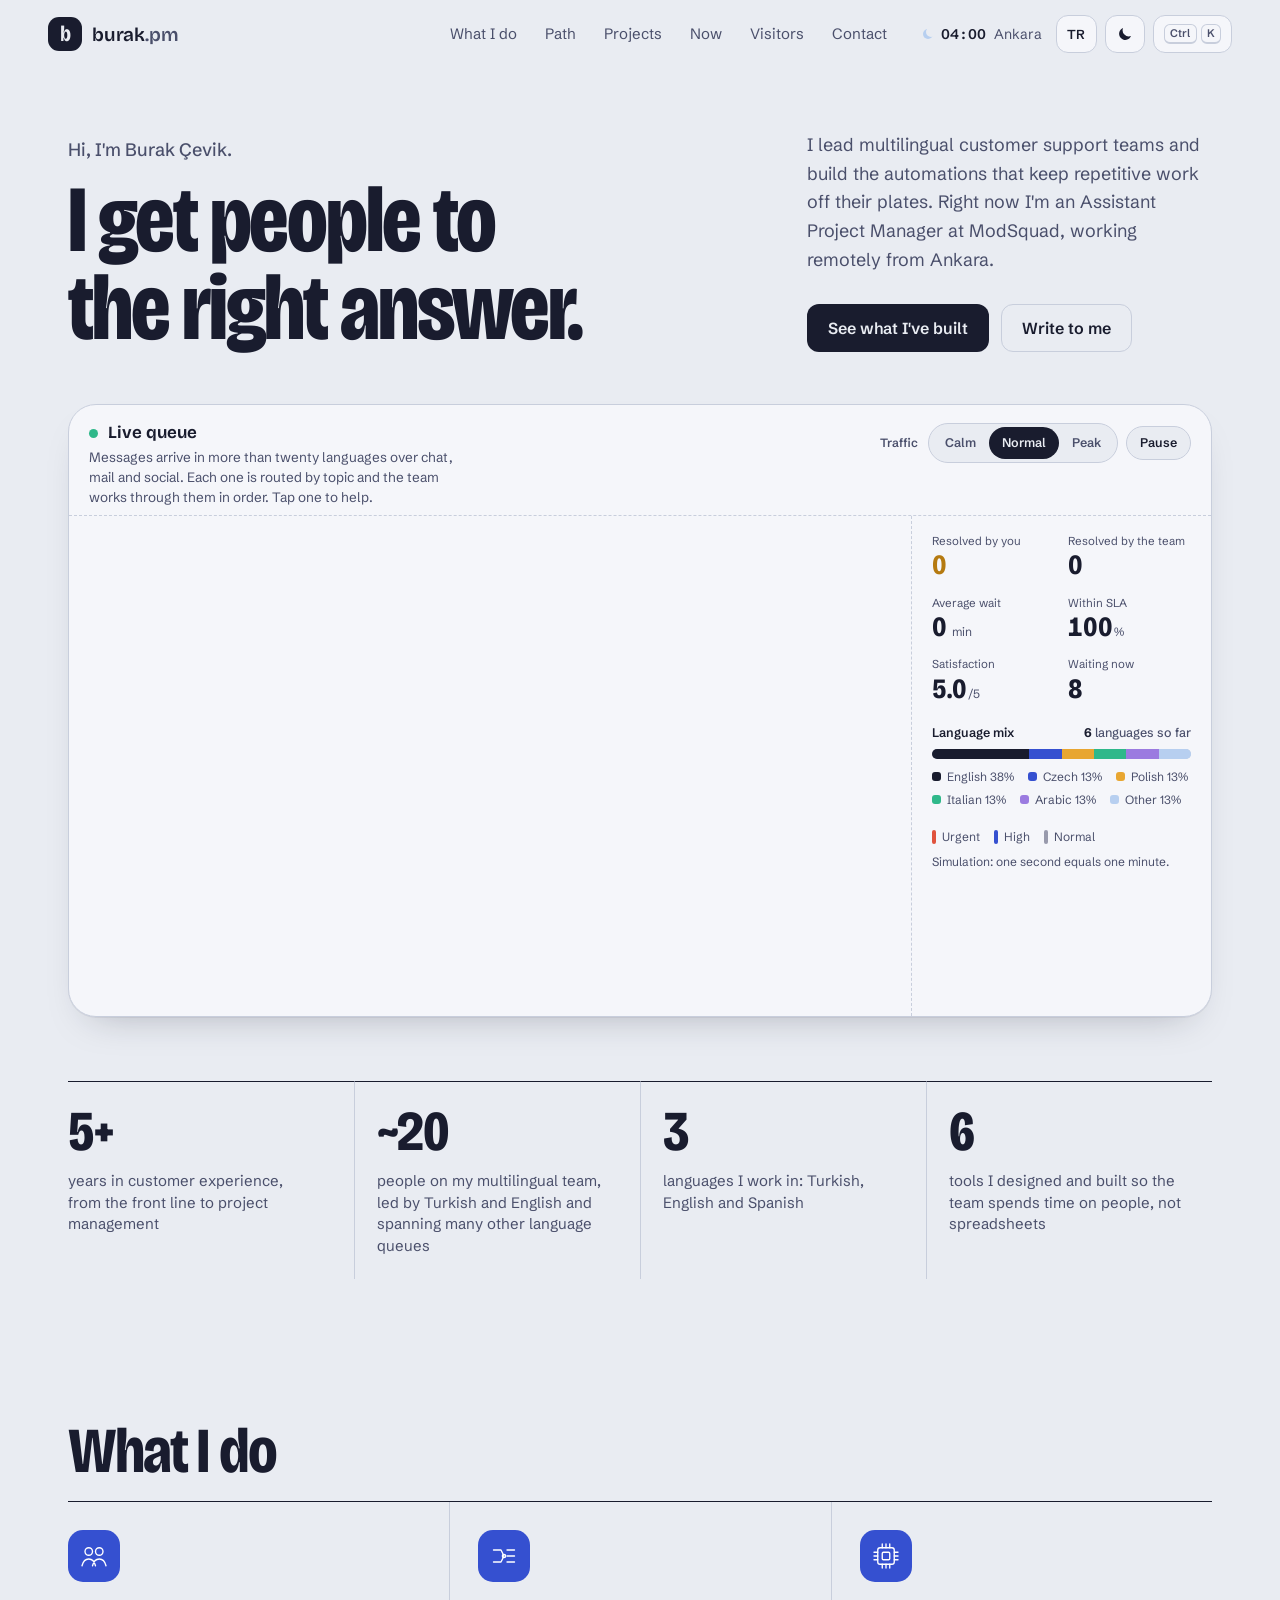
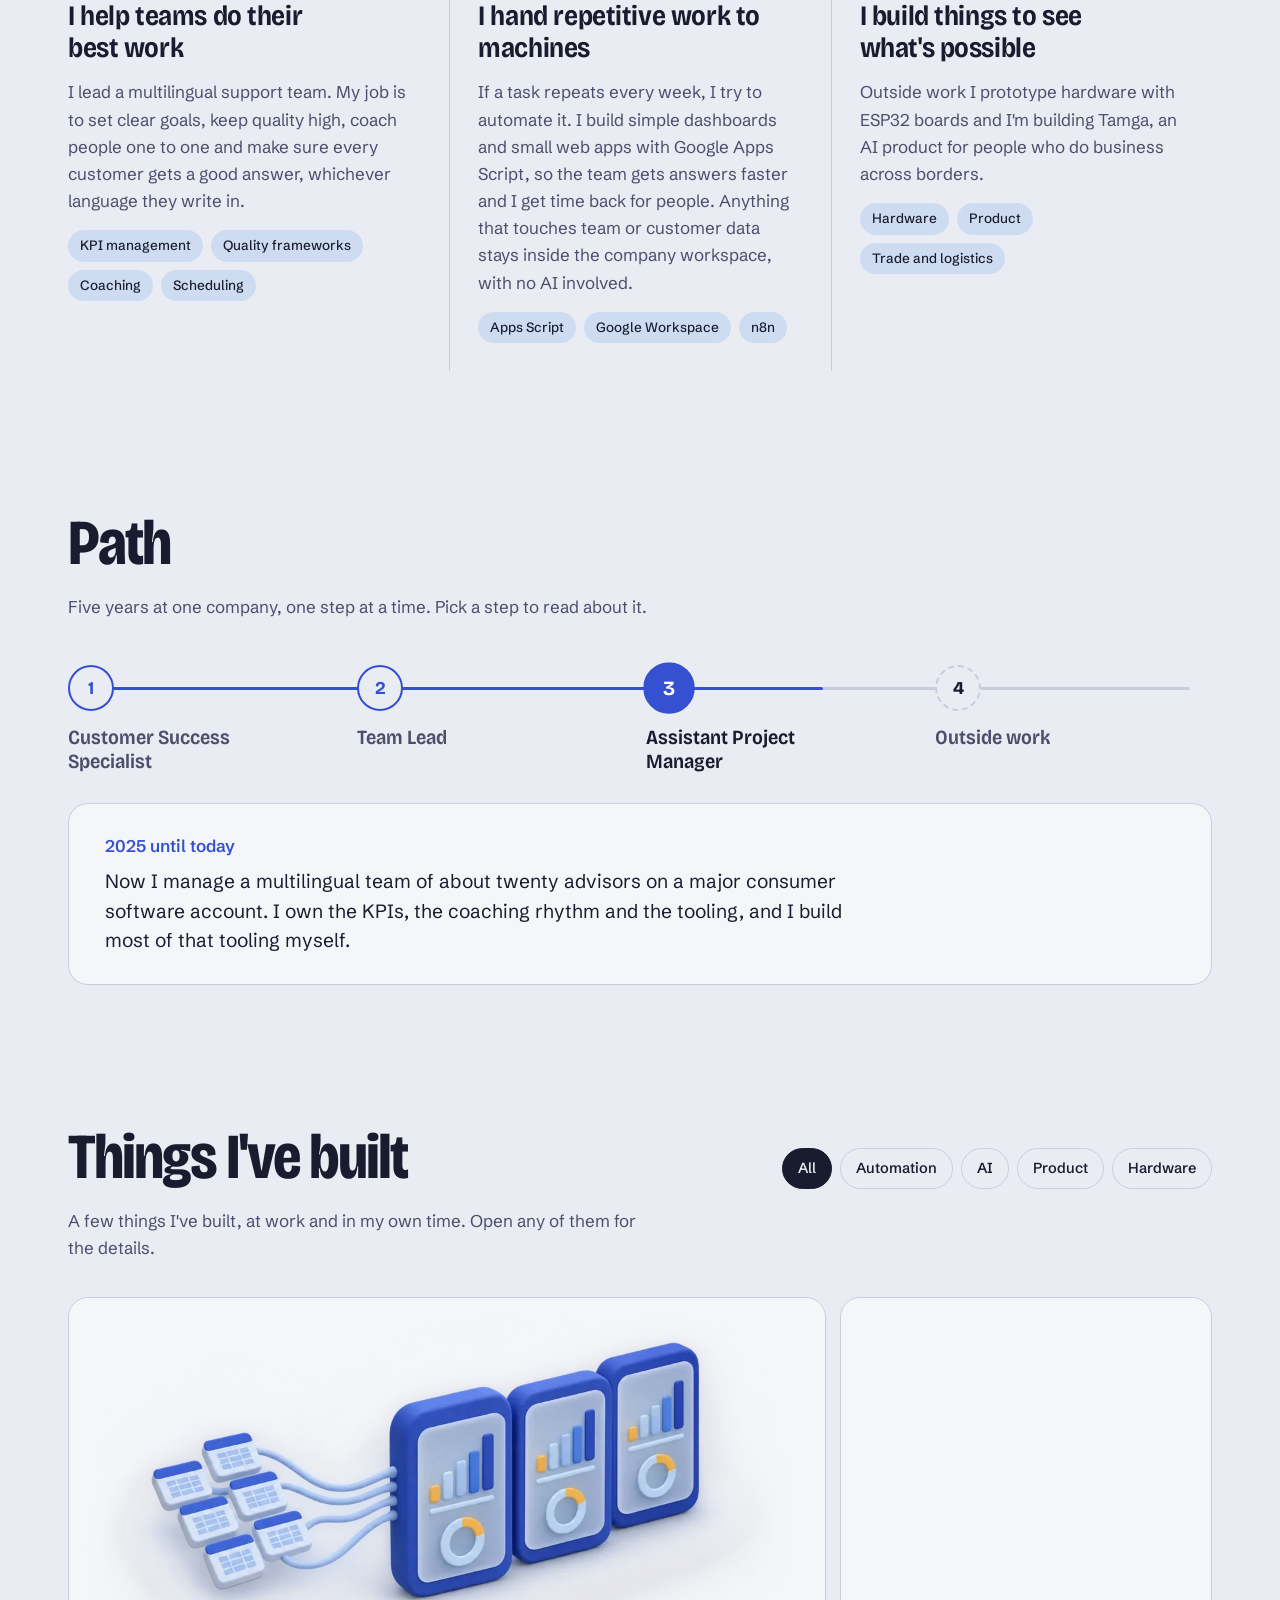
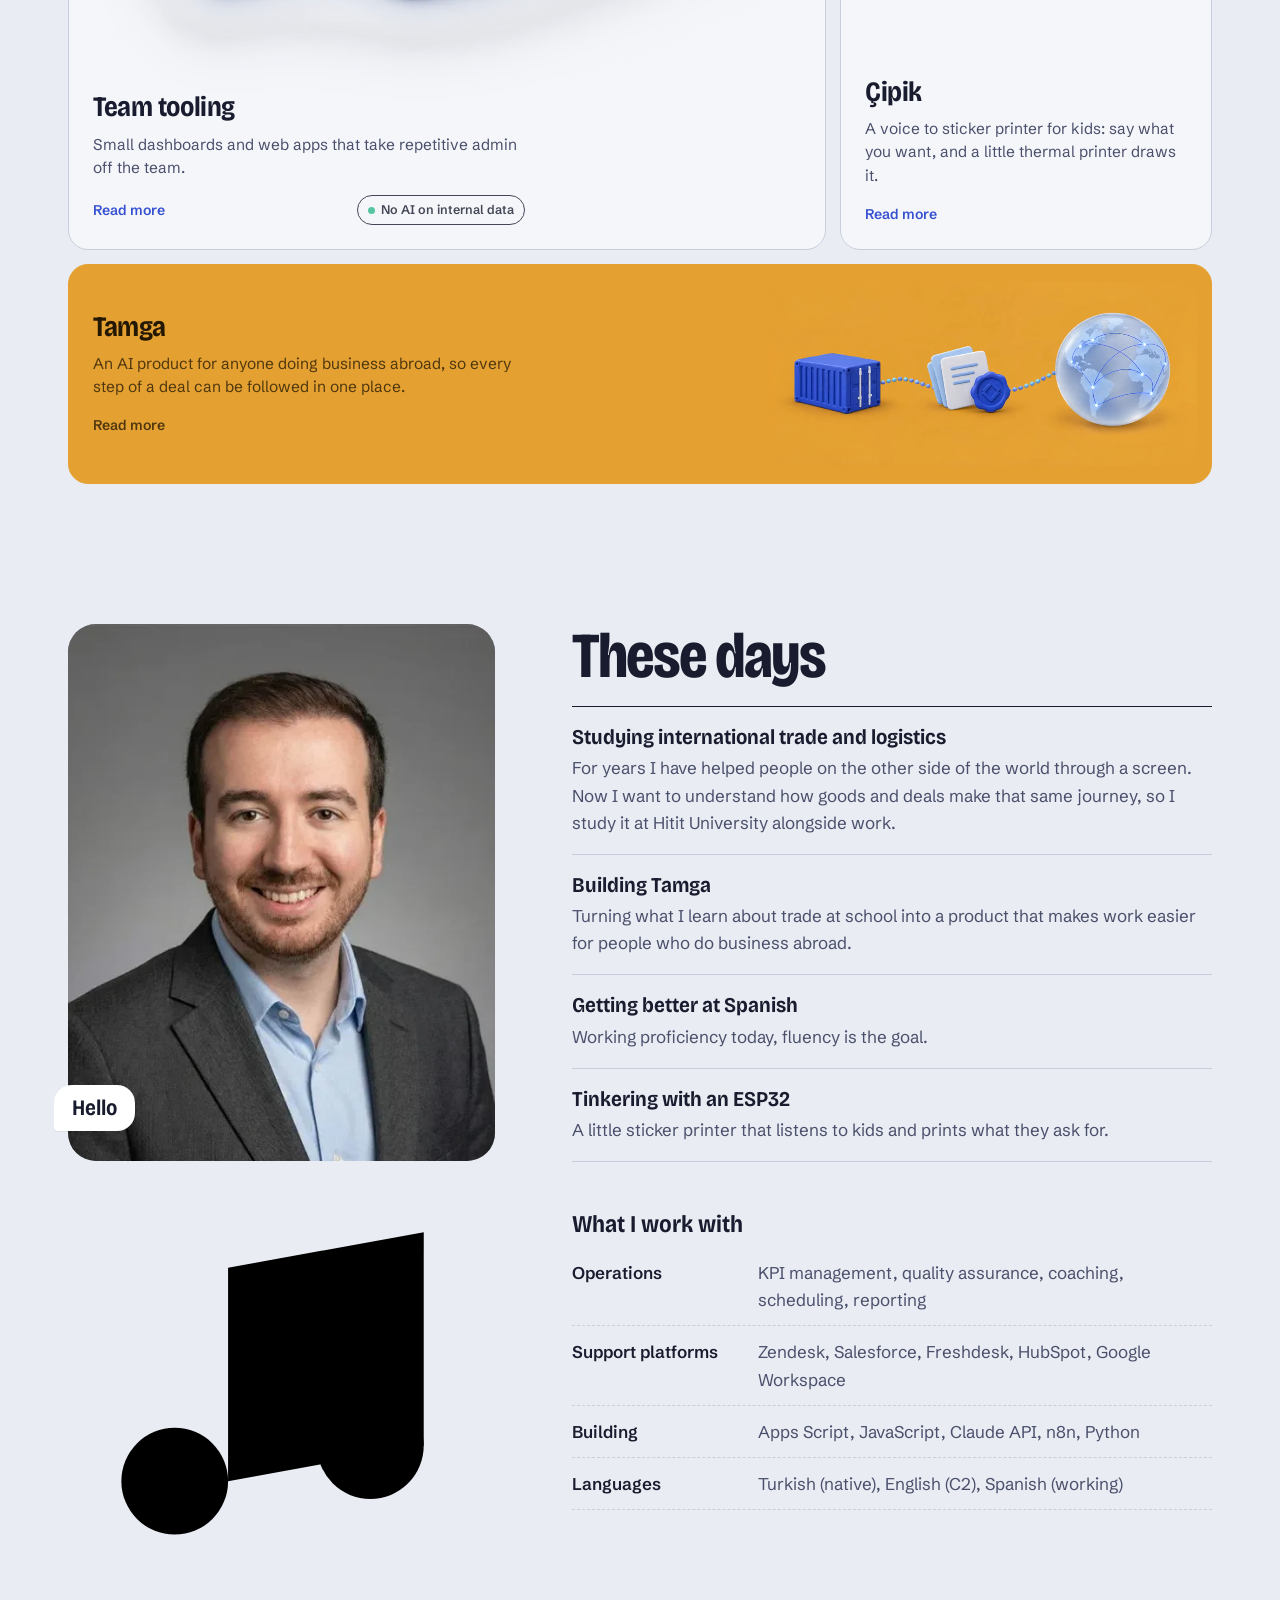
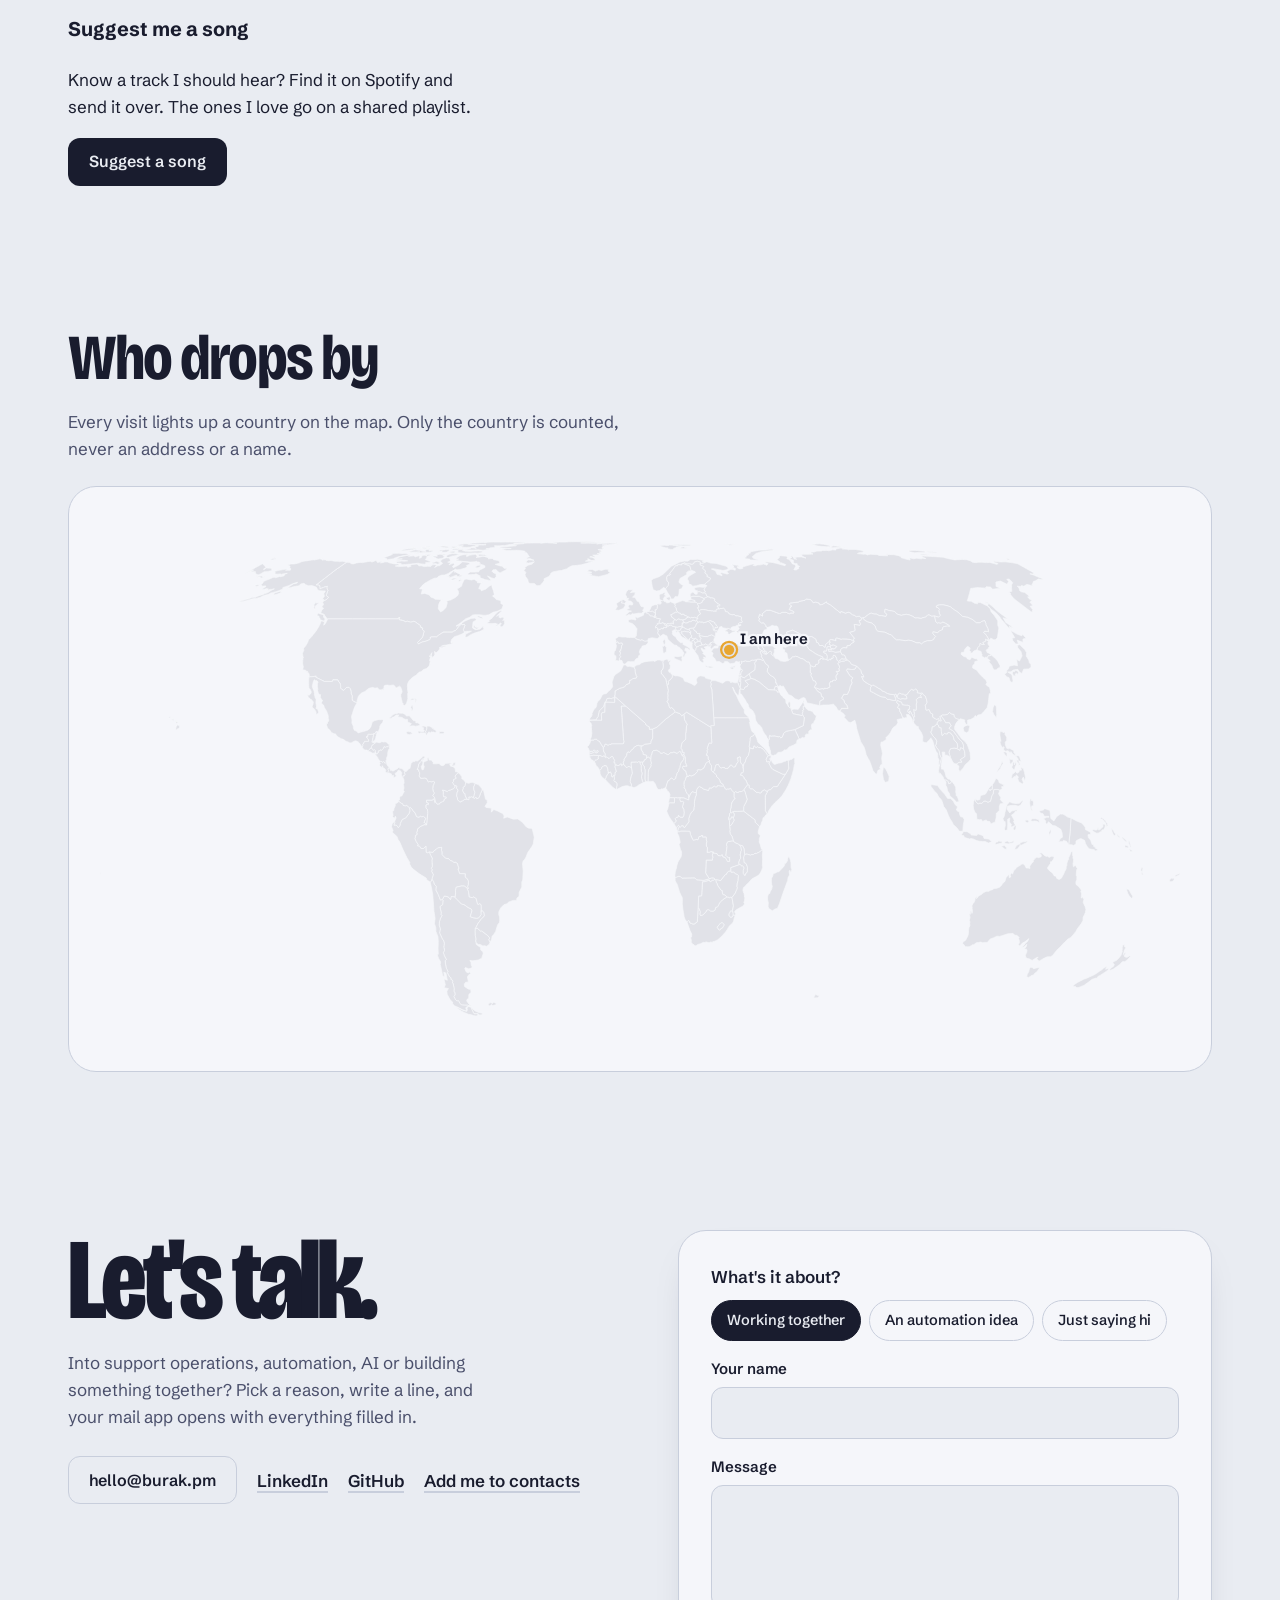
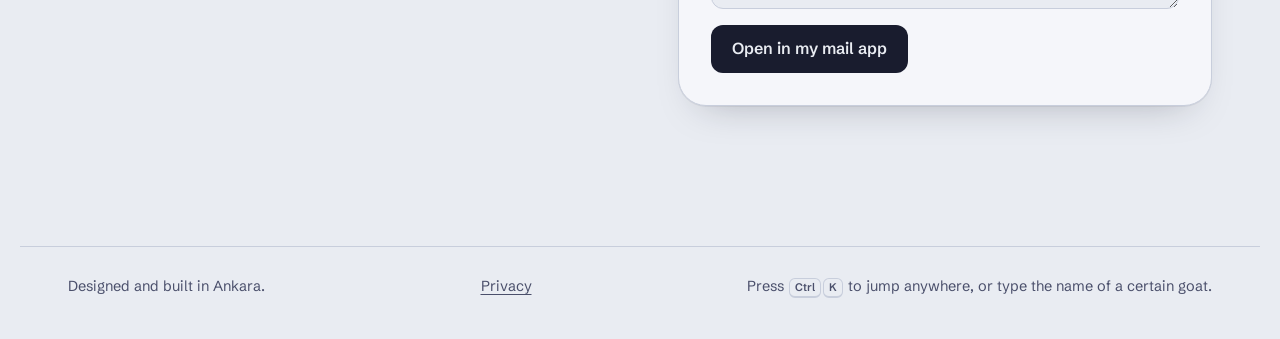
==== site/index.html @ 9051dd4d "Security hardening, song suggestions, project pages, admin panel and search work Builds on the conte" ====
<!doctype html>
<html lang="en" data-theme="light">
<head>
<meta charset="utf-8">
<meta name="viewport" content="width=device-width, initial-scale=1, viewport-fit=cover">
<title>Burak Çevik | Customer experience operations and automation</title>
<meta name="description" content="Burak Çevik leads multilingual customer support teams and builds automations that take repetitive work off people's plates. Based in Ankara, working remotely.">
<meta name="author" content="Burak Çevik">
<meta name="robots" content="index, follow, max-image-preview:large">
<meta property="og:site_name" content="Burak Çevik">
<meta property="profile:first_name" content="Burak">
<meta property="profile:last_name" content="Çevik">
<link rel="canonical" href="https://burak.pm/">
<link rel="alternate" hreflang="en" href="https://burak.pm/">
<link rel="alternate" hreflang="tr" href="https://burak.pm/tr">
<link rel="alternate" hreflang="x-default" href="https://burak.pm/">
<meta name="theme-color" content="#E9ECF2" media="(prefers-color-scheme: light)">
<meta name="theme-color" content="#10131F" media="(prefers-color-scheme: dark)">
<meta property="og:type" content="profile">
<meta property="og:url" content="https://burak.pm/">
<meta property="og:locale" content="en_US">
<meta property="og:locale:alternate" content="tr_TR">
<meta property="og:title" content="Burak Çevik">
<meta property="og:description" content="I get people to the right answer. Multilingual support operations, team leadership and automation.">
<meta property="og:image" content="https://burak.pm/assets/og.png">
<meta property="og:image:width" content="1200">
<meta property="og:image:height" content="630">
<meta name="twitter:card" content="summary_large_image">
<link rel="icon" href="/assets/favicon.svg" type="image/svg+xml">
<link rel="apple-touch-icon" href="/assets/apple-touch-icon.png">
<link rel="manifest" href="/site.webmanifest">
<link rel="preload" href="/assets/fonts/bricolage-grotesque-latin-standard-normal.woff2" as="font" type="font/woff2" crossorigin>
<link rel="preload" href="/assets/fonts/schibsted-grotesk-latin-wght-normal.woff2" as="font" type="font/woff2" crossorigin>
<link rel="stylesheet" href="/styles.css?v=1">
<script src="/boot.js?v=1"></script>
<script type="application/ld+json">
{"@context":"https://schema.org","@graph":[{"@type":"Person","@id":"https://burak.pm/#burak","name":"Burak Çevik","alternateName":["Burak Cevik","bcvk"],"givenName":"Burak","familyName":"Çevik","description":"Customer experience operations lead at ModSquad who manages multilingual support teams and builds automation. Based in Ankara, Türkiye.","url":"https://burak.pm/","email":"mailto:hello@burak.pm","image":{"@type":"ImageObject","url":"https://burak.pm/assets/burak.jpg","width":491,"height":617,"caption":"Burak Çevik"},"jobTitle":"Assistant Project Manager","worksFor":{"@type":"Organization","name":"ModSquad","url":"https://modsquad.com"},"address":{"@type":"PostalAddress","addressLocality":"Ankara","addressCountry":"TR"},"nationality":{"@type":"Country","name":"Türkiye"},"knowsLanguage":["tr","en","es"],"knowsAbout":["Customer experience","Customer support operations","Multilingual customer support","Team leadership","KPI management","Quality assurance","Coaching","Workforce scheduling","Google Apps Script","Process automation","International trade","Logistics"],"sameAs":["https://www.linkedin.com/in/bcvk","https://github.com/bcvk","https://usetamga.com"],"hasOccupation":{"@type":"Occupation","name":"Assistant Project Manager","occupationLocation":{"@type":"Country","name":"Türkiye"},"skills":"Multilingual support operations, KPI management, quality frameworks, coaching, automation"},"mainEntityOfPage":{"@id":"https://burak.pm/#page"}},{"@type":"WebSite","@id":"https://burak.pm/#site","url":"https://burak.pm/","name":"Burak Çevik","alternateName":["burak.pm","Burak Cevik"],"inLanguage":["en","tr"],"publisher":{"@id":"https://burak.pm/#burak"},"description":"Personal site of Burak Çevik: multilingual customer support operations, team leadership and automation."},{"@type":"ProfilePage","@id":"https://burak.pm/#page","url":"https://burak.pm/","name":"Burak Çevik","isPartOf":{"@id":"https://burak.pm/#site"},"mainEntity":{"@id":"https://burak.pm/#burak"},"dateModified":"2026-10-27","inLanguage":"en"}]}
</script>
</head>
<body>
<a class="skip" href="#main" data-i18n="skip">Skip to content</a>
<div class="progress" aria-hidden="true"><span></span></div>

<header class="topbar">
  <a class="brand" href="#top" aria-label="burak.pm home">
    <span class="brand__mark" aria-hidden="true">b</span><span class="brand__name">burak<b>.pm</b></span>
  </a>
  <nav class="nav" aria-label="Sections">
    <a href="#work" data-i18n="nav.work" data-dual><span lang="en">What I do</span><span lang="tr">Ne yapıyorum</span></a>
    <a href="#path" data-i18n="nav.path" data-dual><span lang="en">Path</span><span lang="tr">Yol</span></a>
    <a href="#projects" data-i18n="nav.projects" data-dual><span lang="en">Projects</span><span lang="tr">Projeler</span></a>
    <a href="#now" data-i18n="nav.now" data-dual><span lang="en">Now</span><span lang="tr">Şu sıralar</span></a>
    <a href="#visits" data-i18n="nav.visits" data-dual><span lang="en">Visitors</span><span lang="tr">Ziyaretçiler</span></a>
    <a href="#contact" data-i18n="nav.contact" data-dual><span lang="en">Contact</span><span lang="tr">İletişim</span></a>
  </nav>
  <div class="tools">
    <span class="clock" title="Ankara"><span class="clock__icon" aria-hidden="true"></span><span class="clock__time" data-clock>--:--</span><span class="clock__city">Ankara</span></span>
    <span class="wx" data-wx hidden><span class="wx__icon" data-wx-icon aria-hidden="true"></span><span data-wx-temp></span></span>
    <button class="tool" type="button" data-action="lang" aria-label="Switch language"><span data-lang-label>TR</span></button>
    <button class="tool" type="button" data-action="theme" aria-label="Switch theme">
      <svg class="i-sun" viewBox="0 0 24 24" aria-hidden="true"><circle cx="12" cy="12" r="4.2"/><path d="M12 2.5v2.4M12 19.1v2.4M2.5 12h2.4M19.1 12h2.4M5.3 5.3l1.7 1.7M17 17l1.7 1.7M5.3 18.7 7 17M17 7l1.7-1.7"/></svg>
      <svg class="i-moon" viewBox="0 0 24 24" aria-hidden="true"><path d="M20 14.6A8.2 8.2 0 0 1 9.4 4a8.2 8.2 0 1 0 10.6 10.6Z"/></svg>
    </button>
    <button class="tool tool--k" type="button" data-action="palette" aria-label="Open menu"><kbd data-modkey>Ctrl</kbd><kbd>K</kbd><svg class="i-menu" viewBox="0 0 24 24" aria-hidden="true"><path d="M4 7h16M4 12h16M4 17h10"/></svg></button>
  </div>
</header>

<main id="main">
  <section class="hero" id="top">
    <div class="hero__text">
      <div class="hero__head">
      <h1 class="hero__hello" data-i18n="hero.hello" data-dual><span lang="en">Hi, I'm Burak Çevik.</span><span lang="tr">Merhaba, ben Burak Çevik.</span></h1>
      <p class="hero__title" data-i18n="hero.title" data-split data-dual><span lang="en">I get people to the right answer.</span><span lang="tr">İnsanları doğru cevaba ulaştırırım.</span></p>
      </div>
      <div class="hero__side">
      <p class="hero__lede" data-i18n="hero.lede" data-dual><span lang="en">I lead multilingual customer support teams and build the automations that keep repetitive work off their plates. Right now I'm an Assistant Project Manager at ModSquad, working remotely from Ankara.</span><span lang="tr">Çok dilli müşteri destek ekiplerini yönetiyor, tekrarlayan işleri onların üzerinden alan otomasyonlar kuruyorum. Şu an ModSquad’da Assistant Project Manager olarak Ankara’dan uzaktan çalışıyorum.</span></p>
      <div class="hero__actions">
        <a class="btn btn--solid" href="#projects" data-i18n="hero.cta1" data-dual><span lang="en">See what I've built</span><span lang="tr">Neler yaptığıma bak</span></a>
        <a class="btn btn--ghost" href="#contact" data-i18n="hero.cta2" data-dual><span lang="en">Write to me</span><span lang="tr">Bana yaz</span></a>
      </div>
      </div>
    </div>

    <figure class="board" aria-labelledby="board-title">
      <div class="board__head">
        <div class="board__intro">
          <p class="board__title" id="board-title"><span class="live" aria-hidden="true"></span><span data-i18n="board.title" data-dual><span lang="en">Live queue</span><span lang="tr">Canlı kuyruk</span></span></p>
          <p class="board__hint" data-i18n="board.hint" data-dual><span lang="en">Messages arrive in more than twenty languages over chat, mail and social. Each one is routed by topic and the team works through them in order. Tap one to help.</span><span lang="tr">Mesajlar yirmiden fazla dilde sohbet, mail ve sosyal medyadan gelir. Her biri konusuna göre doğru kuyruğa yönlenir, ekip sırayla çözer. Birine dokunarak sen de yardım et.</span></p>
        </div>
        <div class="board__controls">
          <span class="seg__label" data-i18n="traffic.label" data-dual><span lang="en">Traffic</span><span lang="tr">Trafik</span></span>
          <div class="seg" role="group" aria-label="Traffic">
            <button type="button" data-traffic="calm" aria-pressed="false" data-i18n="traffic.calm" data-dual><span lang="en">Calm</span><span lang="tr">Sakin</span></button>
            <button type="button" data-traffic="normal" aria-pressed="true" data-i18n="traffic.normal" data-dual><span lang="en">Normal</span><span lang="tr">Normal</span></button>
            <button type="button" data-traffic="busy" aria-pressed="false" data-i18n="traffic.busy" data-dual><span lang="en">Peak</span><span lang="tr">Yoğun</span></button>
          </div>
          <button class="board__pause" type="button" data-action="queue-pause" aria-pressed="false"><span data-i18n="board.pause" data-dual><span lang="en">Pause</span><span lang="tr">Durdur</span></span></button>
        </div>
      </div>
      <div class="board__main">
      <div class="board__stage">
        <canvas class="board__canvas" aria-hidden="true"></canvas>
        <div class="tip" data-tip hidden></div>
      </div>
      <div class="board__side">
        <dl class="kpis">
          <div><dt data-i18n="kpi.you">Resolved by you</dt><dd><b data-stat="you" class="kpi--you">0</b></dd></div>
          <div><dt data-i18n="kpi.team">Resolved by the team</dt><dd><b data-stat="team">0</b></dd></div>
          <div><dt data-i18n="kpi.frt">Average wait</dt><dd><b data-stat="frt">0</b> <small data-i18n="unit.min">min</small></dd></div>
          <div><dt data-i18n="kpi.sla">Within SLA</dt><dd><b data-stat="sla">100</b><small>%</small></dd></div>
          <div><dt data-i18n="kpi.csat">Satisfaction</dt><dd><b data-stat="csat">5.0</b><small>/5</small></dd></div>
          <div><dt data-i18n="kpi.waiting">Waiting now</dt><dd><b data-stat="waiting">0</b></dd></div>
        </dl>
        <div class="mix">
          <p class="mix__label"><span data-i18n="mix.title">Language mix</span> <span class="mix__count"><b data-stat="langs">0</b> <span data-i18n="mix.langs">languages so far</span></span></p>
          <div class="mix__bar" data-mix aria-hidden="true"></div>
          <ul class="mix__legend" data-mix-legend></ul>
        </div>
        <p class="board__note"><span class="legend"><i class="pr pr--1"></i><span data-i18n="legend.p1">Urgent</span></span><span class="legend"><i class="pr pr--2"></i><span data-i18n="legend.p2">High</span></span><span class="legend"><i class="pr pr--3"></i><span data-i18n="legend.p3">Normal</span></span><span class="board__scale" data-i18n="board.scale">Simulation: one second equals one minute.</span></p>
      </div>
      </div>
    </figure>
  </section>

  <section class="facts" aria-label="At a glance">
    <div class="fact"><b data-count="5" data-suffix="+">0</b><span data-i18n="fact.years">years in customer experience, from the front line to project management</span></div>
    <div class="fact"><b data-count="20" data-prefix="~">0</b><span data-i18n="fact.team">people on my multilingual team, led by Turkish and English and spanning many other language queues</span></div>
    <div class="fact"><b data-count="3">0</b><span data-i18n="fact.langs">languages I work in: Turkish, English and Spanish</span></div>
    <div class="fact"><b data-count="6">0</b><span data-i18n="fact.tools">tools I designed and built so the team spends time on people, not spreadsheets</span></div>
  </section>

  <section class="section work" id="work" aria-labelledby="work-title">
    <h2 class="section__title" id="work-title" data-i18n="work.title">What I do</h2>
    <div class="work__list" role="list">
      <div class="lane" role="listitem">
        <div class="lane__head">
          <span class="lane__glyph" aria-hidden="true"><svg viewBox="0 0 40 40"><circle cx="13" cy="14" r="5"/><circle cx="27" cy="14" r="5"/><path d="M4 33c1.5-6 5-9 9-9s7.5 3 9 9M18 33c1.5-6 5-9 9-9s7.5 3 9 9"/></svg></span>
          <h3 class="lane__title" data-i18n="work.a.title">I help teams do their best work</h3>
        </div>
        <div class="lane__body">
          <p data-i18n="work.a.body">I lead a multilingual support team. My job is to set clear goals, keep quality high, coach people one to one and make sure every customer gets a good answer, whichever language they write in.</p>
          <ul class="tags"><li data-i18n="tag.kpi">KPI management</li><li data-i18n="tag.qa">Quality frameworks</li><li data-i18n="tag.coaching">Coaching</li><li data-i18n="tag.wfm">Scheduling</li></ul>
        </div>
      </div>
      <div class="lane" role="listitem">
        <div class="lane__head">
          <span class="lane__glyph" aria-hidden="true"><svg viewBox="0 0 40 40"><path d="M6 12h10l4 8-4 8H6M24 12h10M24 20h10M24 28h10"/><circle cx="20" cy="20" r="2.2"/></svg></span>
          <h3 class="lane__title" data-i18n="work.b.title">I hand repetitive work to machines</h3>
        </div>
        <div class="lane__body">
          <p data-i18n="work.b.body">If a task repeats every week, I try to automate it. I build simple dashboards and small web apps with Google Apps Script, so the team gets answers faster and I get time back for people. Anything that touches team or customer data stays inside the company workspace, with no AI involved.</p>
          <ul class="tags"><li>Apps Script</li><li>Google Workspace</li><li>n8n</li></ul>
        </div>
      </div>
      <div class="lane" role="listitem">
        <div class="lane__head">
          <span class="lane__glyph" aria-hidden="true"><svg viewBox="0 0 40 40"><rect x="9" y="9" width="22" height="22" rx="3"/><path d="M15 9V4M20 9V4M25 9V4M15 36v-5M20 36v-5M25 36v-5M9 15H4M9 20H4M9 25H4M36 15h-5M36 20h-5M36 25h-5"/><rect x="15" y="15" width="10" height="10" rx="1.5"/></svg></span>
          <h3 class="lane__title" data-i18n="work.c.title">I build things to see what's possible</h3>
        </div>
        <div class="lane__body">
          <p data-i18n="work.c.body">Outside work I prototype hardware with ESP32 boards and I'm building Tamga, an AI product for people who do business across borders.</p>
          <ul class="tags"><li data-i18n="tag.hw">Hardware</li><li data-i18n="tag.product">Product</li><li data-i18n="tag.trade">Trade and logistics</li></ul>
        </div>
      </div>
    </div>
  </section>

  <section class="section path" id="path" aria-labelledby="path-title">
    <h2 class="section__title" id="path-title" data-i18n="path.title">Path</h2>
    <p class="section__lede" data-i18n="path.lede">Five years at one company, one step at a time. Pick a step to read about it.</p>
    <div class="path__track" role="tablist" aria-label="Career steps">
      <button class="step" role="tab" type="button" aria-selected="false" data-step="0"><span class="step__n">1</span><span class="step__role" data-i18n="path.s1.role">Customer Success Specialist</span></button>
      <button class="step" role="tab" type="button" aria-selected="false" data-step="1"><span class="step__n">2</span><span class="step__role" data-i18n="path.s2.role">Team Lead</span></button>
      <button class="step" role="tab" type="button" aria-selected="true" data-step="2"><span class="step__n">3</span><span class="step__role" data-i18n="path.s3.role">Assistant Project Manager</span></button>
      <button class="step step--next" role="tab" type="button" aria-selected="false" data-step="3"><span class="step__n">4</span><span class="step__role" data-i18n="path.s4.role">Outside work</span></button>
      <span class="path__rail" aria-hidden="true"><span></span></span>
    </div>
    <div class="path__panel" role="tabpanel" aria-live="polite">
      <p class="path__when" data-path-when></p>
      <p class="path__text" data-path-text></p>
    </div>
  </section>

  <section class="section projects" id="projects" aria-labelledby="projects-title">
    <div class="projects__head">
      <h2 class="section__title" id="projects-title" data-i18n="projects.title">Things I've built</h2>
      <div class="filters" role="group" aria-label="Filter projects">
        <button type="button" class="chip" aria-pressed="true" data-filter="all" data-i18n="filter.all">All</button>
        <button type="button" class="chip" aria-pressed="false" data-filter="auto" data-i18n="filter.auto">Automation</button>
        <button type="button" class="chip" aria-pressed="false" data-filter="ai" data-i18n="filter.ai">AI</button>
        <button type="button" class="chip" aria-pressed="false" data-filter="product" data-i18n="filter.product">Product</button>
        <button type="button" class="chip" aria-pressed="false" data-filter="hw" data-i18n="filter.hw">Hardware</button>
      </div>
    </div>
    <p class="section__lede" data-i18n="projects.lede">Most of these live inside the company, so here's what they do rather than screenshots. Open any of them for the details.</p>
    <div class="bento" data-projects></div>
  </section>

  <section class="section now" id="now" aria-labelledby="now-title">
    <div class="now__portrait">
      <div class="now__photo">
      <picture>
        <source srcset="/assets/burak.webp" type="image/webp">
        <img src="/assets/burak.jpg" width="491" height="617" alt="Portrait of Burak Çevik" loading="lazy" decoding="async">
      </picture>
      <p class="hola" aria-live="off"><span data-greet>Merhaba</span></p>
      </div>
      <a class="np" data-np href="https://open.spotify.com/" target="_blank" rel="noopener" hidden>
        <span class="np__art"><img data-np-art alt="" width="64" height="64" decoding="async"></span>
        <span class="np__body">
          <span class="np__status"><span class="eq" aria-hidden="true"><i></i><i></i><i></i><i></i></span><span data-np-status></span></span>
          <span class="np__title" data-np-title></span>
          <span class="np__artist" data-np-artist></span>
          <span class="np__progress"><span class="np__bar"><i data-np-bar></i></span><span class="np__time" data-np-time></span></span>
        </span>
      </a>
      <div class="tune">
        <div class="tune__head">
          <span class="tune__icon" aria-hidden="true"><svg viewBox="0 0 24 24"><path d="M9 18V6l11-2v12"/><circle cx="6" cy="18" r="3"/><circle cx="17" cy="16" r="3"/></svg></span>
          <div>
            <h3 class="tune__title" data-i18n="tune.title">Suggest me a song</h3>
            <p class="tune__lede" data-i18n="tune.lede">Know a track I should hear? Find it on Spotify and send it over. The ones I love go on a shared playlist.</p>
          </div>
        </div>
        <div class="tune__actions">
          <button class="btn btn--solid btn--sm" type="button" data-action="tune"><span data-i18n="tune.open">Suggest a song</span></button>
          <a class="link" data-tune-playlist href="https://open.spotify.com/" target="_blank" rel="noopener" hidden><span data-i18n="tune.playlist">Listen to the playlist</span></a>
        </div>
        <div class="tune__recent" data-tune-recent hidden>
          <p class="tune__label" data-i18n="tune.recent">Recently added from visitors</p>
          <ul class="songs" data-tune-list></ul>
        </div>
      </div>
    </div>
    <div class="now__text">
      <h2 class="section__title" id="now-title" data-i18n="now.title">These days</h2>
      <ul class="now__list">
        <li><b data-i18n="now.1.t">Studying international trade and logistics</b><span data-i18n="now.1.d">For years I have helped people on the other side of the world through a screen. Now I want to understand how goods and deals make that same journey, so I study it at Hitit University alongside work.</span></li>
        <li><b data-i18n="now.2.t">Building Tamga</b><span data-i18n="now.2.d">An AI product that lets you follow every step of a cross border deal in one place.</span></li>
        <li><b data-i18n="now.3.t">Getting better at Spanish</b><span data-i18n="now.3.d">Working proficiency today, fluency is the goal.</span></li>
        <li><b data-i18n="now.4.t">Tinkering with an ESP32</b><span data-i18n="now.4.d">A little sticker printer that listens to kids and prints what they ask for.</span></li>
      </ul>
      <div class="toolbox">
        <h3 data-i18n="tools.title">What I work with</h3>
        <dl>
          <div><dt data-i18n="tools.ops">Operations</dt><dd data-i18n="tools.ops.d">KPI management, quality assurance, coaching, scheduling, reporting</dd></div>
          <div><dt data-i18n="tools.cx">Support platforms</dt><dd>Zendesk, Salesforce, Freshdesk, HubSpot, Google Workspace</dd></div>
          <div><dt data-i18n="tools.build">Building</dt><dd>Apps Script, JavaScript, Claude API, n8n, Python</dd></div>
          <div><dt data-i18n="tools.lang">Languages</dt><dd data-i18n="tools.lang.d">Turkish (native), English (C2), Spanish (working)</dd></div>
        </dl>
      </div>
    </div>
  </section>

  <section class="section visits" id="visits" aria-labelledby="visits-title">
    <div class="visits__head">
      <div>
        <h2 class="section__title" id="visits-title" data-i18n="visits.title">Who drops by</h2>
        <p class="section__lede" data-i18n="visits.lede">Every visit lights up a country on the map. Only the country is counted, never an address or a name.</p>
      </div>
      <div class="visits__stats" data-visit-stats hidden>
        <p class="visits__total"><b data-visit-total>0</b> <span data-i18n="visits.total">visits from</span> <b data-visit-countries>0</b> <span data-i18n="visits.countries">countries</span></p>
        <p class="visits__you" data-visit-you hidden></p>
      </div>
    </div>
    <div class="map">
      <div class="map__svg" data-map aria-hidden="true"></div>
      <div class="map__tip" data-map-tip hidden></div>
      <div class="map__scale" data-visit-scale hidden><span data-i18n="visits.fewer">fewer</span><i></i><span data-i18n="visits.more">more</span></div>
    </div>
    <ol class="visits__top" data-visit-top></ol>
  </section>

  <section class="section contact" id="contact" aria-labelledby="contact-title">
    <div class="contact__intro">
      <h2 class="contact__title" id="contact-title" data-i18n="contact.title">Let's talk.</h2>
      <p data-i18n="contact.lede">Into support operations, automation, AI or building something together? Pick a reason, write a line, and your mail app opens with everything filled in.</p>
      <div class="contact__direct">
        <a class="btn btn--solid" data-booking href="#" target="_blank" rel="noopener" hidden><svg class="ico" viewBox="0 0 24 24" aria-hidden="true"><rect x="3.5" y="5" width="17" height="15" rx="3"/><path d="M3.5 10h17M8 3v4M16 3v4"/></svg><span data-i18n="contact.book">Book a call</span></a>
        <button class="btn btn--ghost" type="button" data-action="copy-email"><span>hello@burak.pm</span><span class="sr" data-i18n="contact.copy">Copy address</span></button>
        <a class="link" href="https://linkedin.com/in/bcvk" rel="me noopener" target="_blank">LinkedIn</a>
        <a class="link" href="https://github.com/bcvk" rel="me noopener" target="_blank">GitHub</a>
        <button class="link" type="button" data-action="vcard" data-i18n="contact.vcard">Add me to contacts</button>
      </div>
    </div>
    <form class="composer" data-composer novalidate>
      <fieldset class="composer__reasons">
        <legend data-i18n="contact.reason">What's it about?</legend>
        <label class="chip"><input type="radio" name="reason" value="collab" checked><span data-i18n="reason.collab">Working together</span></label>
        <label class="chip"><input type="radio" name="reason" value="automation"><span data-i18n="reason.automation">An automation idea</span></label>
        <label class="chip"><input type="radio" name="reason" value="hello"><span data-i18n="reason.hello">Just saying hi</span></label>
      </fieldset>
      <div class="composer__row">
        <label class="field"><span data-i18n="contact.name">Your name</span><input name="name" autocomplete="name" maxlength="120" required></label>
        <label class="field" data-api-only hidden><span data-i18n="contact.email">Your email</span><input name="email" type="email" autocomplete="email" maxlength="254" inputmode="email"></label>
      </div>
      <label class="field"><span data-i18n="contact.msg">Message</span><textarea name="msg" rows="4" maxlength="4000" required></textarea></label>
      <label class="hp" aria-hidden="true">Website<input name="website" tabindex="-1" autocomplete="off"></label>
      <div class="composer__captcha" data-turnstile hidden></div>
      <p class="composer__error" data-composer-error hidden></p>
      <p class="composer__privacy" data-api-only hidden><span data-i18n="contact.privacy">Your message is used only to reply to you.</span> <a href="/privacy" data-i18n="contact.privacyLink">Privacy</a></p>
      <button class="btn btn--solid" type="submit" data-composer-send><span data-i18n="contact.send">Open in my mail app</span></button>
    </form>
    <div class="composer composer--done" data-composer-done hidden tabindex="-1">
      <p class="composer__done-mark" aria-hidden="true"><svg viewBox="0 0 24 24"><path d="M5 12.5l4.5 4.5L19 7.5"/></svg></p>
      <h3 data-i18n="contact.done">Message received.</h3>
      <p data-i18n="contact.doneText">It landed straight in my queue. I usually reply within a day or two.</p>
      <button class="btn btn--ghost" type="button" data-composer-again data-i18n="contact.again">Write another</button>
    </div>
  </section>
</main>

<footer class="footer">
  <p data-i18n="footer.made">Designed and built in Ankara.</p>
  <p class="footer__links"><a href="/privacy" data-i18n="footer.privacy">Privacy</a></p>
  <p class="footer__keys"><span data-i18n="footer.keys">Press</span> <kbd data-modkey>Ctrl</kbd><kbd>K</kbd> <span data-i18n="footer.keys2">to jump anywhere, or type the name of a certain goat.</span></p>
</footer>

<dialog class="sheet book" data-book aria-labelledby="book-title">
  <div class="book__head">
    <div>
      <h3 id="book-title" data-i18n="book.title">Book a call</h3>
      <p class="sheet__lede" data-i18n="book.lede">A 30 minute intro call over Google Meet. Pick a time that suits you.</p>
    </div>
    <a class="link book__out" data-book-out href="#" target="_blank" rel="noopener" data-i18n="book.out">Open in a new tab</a>
    <button class="sheet__close" type="button" data-close aria-label="Close"><svg viewBox="0 0 24 24" aria-hidden="true"><path d="M6 6l12 12M18 6 6 18"/></svg></button>
  </div>
  <div class="book__frame"><span class="book__spin" aria-hidden="true"></span><iframe data-book-frame title="Booking calendar" loading="lazy"></iframe></div>
</dialog>

<dialog class="sheet" data-project-sheet aria-labelledby="sheet-title">
  <div class="sheet__inner">
    <button class="sheet__close" type="button" data-close aria-label="Close"><svg viewBox="0 0 24 24" aria-hidden="true"><path d="M6 6l12 12M18 6 6 18"/></svg></button>
    <div class="sheet__glyph" data-sheet-glyph aria-hidden="true"></div>
    <h3 id="sheet-title" data-sheet-title></h3>
    <p class="sheet__lede" data-sheet-lede></p>
    <div class="sheet__case">
      <h4 data-i18n="sheet.problem">The problem</h4>
      <p data-sheet-problem></p>
      <h4 data-i18n="sheet.built">What I built</h4>
      <ul class="sheet__points" data-sheet-points></ul>
      <h4 data-i18n="sheet.result">The result</h4>
      <p data-sheet-result></p>
    </div>
    <ul class="tags" data-sheet-tags></ul>
    <div class="sheet__actions">
      <a class="btn btn--solid" data-sheet-page href="/projects"></a>
      <a class="btn btn--ghost" data-sheet-link hidden target="_blank" rel="noopener"></a>
      <button class="btn btn--ghost" type="button" data-sheet-copy><span data-i18n="sheet.copy">Copy link</span></button>
    </div>
  </div>
</dialog>

<dialog class="sheet tune-sheet" data-tune-sheet aria-labelledby="tune-sheet-title">
  <div class="sheet__inner">
    <button class="sheet__close" type="button" data-close aria-label="Close"><svg viewBox="0 0 24 24" aria-hidden="true"><path d="M6 6l12 12M18 6 6 18"/></svg></button>
    <h3 id="tune-sheet-title" data-i18n="tune.title">Suggest me a song</h3>
    <p class="sheet__lede" data-i18n="tune.lede">Know a track I should hear? Find it on Spotify and send it over. The ones I love go on a shared playlist.</p>
    <form class="tune__form" data-tune-form novalidate>
      <div class="tune__step" data-tune-step="search">
        <label class="field"><span data-i18n="tune.search">Search for a song or an artist</span><input type="search" name="q" maxlength="80" autocomplete="off" spellcheck="false" enterkeyhint="search" data-tune-q></label>
        <p class="tune__status" data-tune-status aria-live="polite"></p>
        <ul class="songs songs--pick" data-tune-results role="listbox" aria-label="Search results"></ul>
      </div>
      <div class="tune__step" data-tune-step="details" hidden>
        <p class="tune__label" data-i18n="tune.picked">Your pick</p>
        <div class="tune__picked" data-tune-picked></div>
        <label class="field"><span data-i18n="tune.name">Your name (optional)</span><input name="name" maxlength="60" autocomplete="given-name"></label>
        <label class="field"><span data-i18n="tune.note">A note for me (optional)</span><textarea name="note" rows="2" maxlength="280"></textarea></label>
        <label class="hp" aria-hidden="true">Website<input name="website" tabindex="-1" autocomplete="off"></label>
        <div class="composer__captcha" data-tune-turnstile hidden></div>
        <p class="composer__error" data-tune-error hidden></p>
        <p class="composer__privacy"><span data-i18n="tune.privacy">Only I see your name and note. The song may end up on the public playlist.</span> <a href="/privacy" data-i18n="contact.privacyLink">How it is handled</a></p>
        <button class="btn btn--solid" type="submit" data-tune-send><span data-i18n="tune.send">Send the suggestion</span></button>
      </div>
    </form>
    <div class="tune__done" data-tune-done hidden tabindex="-1">
      <p class="composer__done-mark" aria-hidden="true"><svg viewBox="0 0 24 24"><path d="M5 12.5l4.5 4.5L19 7.5"/></svg></p>
      <h4 data-tune-done-title>Thanks, it is on my list!</h4>
      <p data-i18n="tune.doneText">I listen to every suggestion. If it clicks, you will find it on the playlist.</p>
      <button class="btn btn--ghost" type="button" data-tune-again><span data-i18n="tune.again">Suggest another</span></button>
    </div>
  </div>
</dialog>

<dialog class="palette" data-palette aria-label="Command menu">
  <div class="palette__inner">
    <input class="palette__input" type="text" data-palette-input autocomplete="off" spellcheck="false" aria-label="Search commands">
    <ul class="palette__list" role="listbox" data-palette-list></ul>
    <p class="palette__foot"><kbd>↑</kbd><kbd>↓</kbd> <span data-i18n="palette.move">to move</span> <kbd>Enter</kbd> <span data-i18n="palette.pick">to choose</span> <kbd>Esc</kbd> <span data-i18n="palette.close">to close</span></p>
  </div>
</dialog>

<div class="toast" role="status" aria-live="polite" data-toast></div>
<div class="biko" data-biko aria-hidden="true"><img src="/assets/biko.svg" alt="" width="72" height="72"><span class="biko__say" data-biko-say></span></div>

<script src="/content.js?v=1" defer></script>
<script src="/app.js?v=1" defer></script>
</body>
</html>
---- styles.css ----
/* burak.pm
   Palette taken from the portrait: slate studio backdrop, shirt blue, charcoal suit,
   plus one warm saffron that only ever means "resolved" or "done". */

@font-face {
  font-family: "Bricolage";
  font-style: normal; font-display: swap;
  font-weight: 200 800; font-stretch: 75% 100%;
  src: url(/assets/fonts/bricolage-grotesque-latin-standard-normal.woff2) format("woff2-variations");
  unicode-range: U+0000-00FF,U+0131,U+0152-0153,U+02BB-02BC,U+02C6,U+02DA,U+02DC,U+0304,U+0308,U+0329,U+2000-206F,U+20AC,U+2122,U+2191,U+2193,U+2212,U+2215,U+FEFF,U+FFFD;
}
@font-face {
  font-family: "Bricolage";
  font-style: normal; font-display: swap;
  font-weight: 200 800; font-stretch: 75% 100%;
  src: url(/assets/fonts/bricolage-grotesque-latin-ext-standard-normal.woff2) format("woff2-variations");
  unicode-range: U+0100-02BA,U+02BD-02C5,U+02C7-02CC,U+02CE-02D7,U+02DD-02FF,U+0304,U+0308,U+0329,U+1D00-1DBF,U+1E00-1E9F,U+1EF2-1EFF,U+2020,U+20A0-20AB,U+20AD-20C0,U+2113,U+2C60-2C7F,U+A720-A7FF;
}
@font-face {
  font-family: "Schibsted";
  font-style: normal; font-display: swap; font-weight: 400 900;
  src: url(/assets/fonts/schibsted-grotesk-latin-wght-normal.woff2) format("woff2-variations");
  unicode-range: U+0000-00FF,U+0131,U+0152-0153,U+02BB-02BC,U+02C6,U+02DA,U+02DC,U+0304,U+0308,U+0329,U+2000-206F,U+20AC,U+2122,U+2191,U+2193,U+2212,U+2215,U+FEFF,U+FFFD;
}
@font-face {
  font-family: "Schibsted";
  font-style: normal; font-display: swap; font-weight: 400 900;
  src: url(/assets/fonts/schibsted-grotesk-latin-ext-wght-normal.woff2) format("woff2-variations");
  unicode-range: U+0100-02BA,U+02BD-02C5,U+02C7-02CC,U+02CE-02D7,U+02DD-02FF,U+0304,U+0308,U+0329,U+1D00-1DBF,U+1E00-1E9F,U+1EF2-1EFF,U+2020,U+20A0-20AB,U+20AD-20C0,U+2113,U+2C60-2C7F,U+A720-A7FF;
}

:root {
  --paper: #E9ECF2;
  --paper-2: #F5F6FA;
  --ink: #191C2E;
  --ink-2: #4A4F6B;
  --line: #C8CEDC;
  --blue: #3550D0;
  --blue-ink: #FFFFFF;
  --sky: #B7CFF0;
  --saffron: #E8A631;
  --saffron-ink: #2A1D05;
  --bubble: #FFFFFF;
  --shadow: 0 1px 0 rgba(25, 28, 46, .06), 0 18px 40px -24px rgba(25, 28, 46, .35);

  --display: "Bricolage", "Arial Narrow", system-ui, sans-serif;
  --text: "Schibsted", system-ui, -apple-system, "Segoe UI", sans-serif;

  --r-board: 28px;
  --r-card: 20px;
  --r-btn: 12px;

  --gutter: clamp(16px, 4vw, 48px);
  --max: 1240px;
  --ease: cubic-bezier(.2, .8, .2, 1);
  color-scheme: light;
}
:root[data-theme="dark"] {
  --paper: #10131F;
  --paper-2: #181C2D;
  --ink: #E8EBF4;
  --ink-2: #A3A9C4;
  --line: #2C3249;
  --blue: #8EA2FF;
  --blue-ink: #10131F;
  --sky: #2B3B66;
  --saffron: #F2BC55;
  --saffron-ink: #241803;
  --bubble: #20253A;
  --shadow: 0 1px 0 rgba(0, 0, 0, .3), 0 24px 48px -28px rgba(0, 0, 0, .8);
  color-scheme: dark;
}

*, *::before, *::after { box-sizing: border-box; }
html { scroll-behavior: smooth; scroll-padding-top: 88px; -webkit-text-size-adjust: 100%; }
body {
  margin: 0;
  background: var(--paper);
  color: var(--ink);
  font: 400 1.0625rem/1.6 var(--text);
  font-feature-settings: "ss01";
  -webkit-font-smoothing: antialiased;
  overflow-x: hidden;
  transition: background-color .4s var(--ease), color .4s var(--ease);
}
img { display: block; max-width: 100%; height: auto; }
button { font: inherit; color: inherit; cursor: pointer; }
a { color: inherit; }
:focus-visible { outline: 3px solid var(--blue); outline-offset: 3px; border-radius: 6px; }
::selection { background: var(--saffron); color: var(--saffron-ink); }
[hidden] { display: none !important; }
.sr { position: absolute; width: 1px; height: 1px; overflow: hidden; clip: rect(0 0 0 0); white-space: nowrap; }

.skip {
  position: fixed; left: 16px; top: -60px; z-index: 100;
  background: var(--ink); color: var(--paper); padding: 10px 14px; border-radius: 10px; text-decoration: none;
}
.skip:focus { top: 12px; }

.progress { position: fixed; inset: 0 0 auto 0; height: 3px; z-index: 60; pointer-events: none; }
.progress span { display: block; height: 100%; background: var(--blue); transform-origin: 0 50%; transform: scaleX(0); }

/* ---------- top bar ---------- */
.topbar {
  position: sticky; top: 0; z-index: 50;
  display: flex; align-items: center; gap: 24px;
  padding: 14px var(--gutter);
  transition: background-color .3s, box-shadow .3s;
}
.topbar.is-stuck {
  background: color-mix(in srgb, var(--paper) 82%, transparent);
  backdrop-filter: saturate(1.4) blur(14px);
  -webkit-backdrop-filter: saturate(1.4) blur(14px);
  box-shadow: 0 1px 0 var(--line);
}
.brand { display: inline-flex; align-items: center; gap: 10px; text-decoration: none; }
.brand__mark {
  display: grid; place-items: center; width: 34px; height: 34px; border-radius: 11px;
  background: var(--ink); color: var(--paper);
  font: 700 22px/1 var(--display); font-stretch: 80%;
  transition: transform .5s var(--ease), background-color .3s;
}
.brand:hover .brand__mark { transform: rotate(-12deg) scale(1.06); background: var(--blue); color: var(--blue-ink); }
.brand__name { font: 600 19px/1 var(--display); letter-spacing: -.01em; }
.brand__name b { font-weight: 600; color: var(--ink-2); }

.nav { display: flex; gap: 4px; margin-left: auto; }
.nav a {
  position: relative; padding: 8px 12px; border-radius: 10px;
  text-decoration: none; font-size: 15px; color: var(--ink-2);
  transition: color .2s, background-color .2s;
}
.nav a:hover { color: var(--ink); background: color-mix(in srgb, var(--ink) 6%, transparent); }
.nav a.is-active { color: var(--ink); }
.nav a.is-active::after {
  content: ""; position: absolute; left: 12px; right: 12px; bottom: 3px; height: 2px; border-radius: 2px; background: var(--blue);
}

.tools { display: flex; align-items: center; gap: 8px; }
.clock {
  display: inline-flex; align-items: center; gap: 8px; margin-right: 6px;
  font-size: 14px; color: var(--ink-2); font-variant-numeric: tabular-nums;
}
.clock__time { color: var(--ink); font-weight: 600; }
.clock__icon { width: 10px; height: 10px; border-radius: 50%; background: var(--saffron); box-shadow: 0 0 0 4px color-mix(in srgb, var(--saffron) 25%, transparent); }
.clock.is-night .clock__icon { background: transparent; box-shadow: inset 3px -2px 0 0 var(--sky); }
.tool {
  display: inline-grid; place-items: center; gap: 4px; grid-auto-flow: column;
  height: 38px; min-width: 38px; padding: 0 10px;
  border: 1px solid var(--line); border-radius: var(--r-btn); background: var(--paper-2);
  font-size: 13px; font-weight: 600; letter-spacing: .02em;
  transition: border-color .2s, transform .2s var(--ease);
}
.tool:hover { border-color: var(--ink-2); }
.tool:active { transform: scale(.95); }
.tool svg { width: 18px; height: 18px; fill: none; stroke: currentColor; stroke-width: 1.8; stroke-linecap: round; }
.i-moon { fill: currentColor !important; stroke: none !important; }
[data-theme="light"] .i-sun, [data-theme="dark"] .i-moon { display: none; }
kbd {
  display: inline-grid; place-items: center; min-width: 20px; height: 20px; padding: 0 5px;
  border: 1px solid var(--line); border-bottom-width: 2px; border-radius: 6px;
  font: 600 11px/1 var(--text); color: var(--ink-2); background: var(--paper);
}
.tool--k kbd { background: transparent; }
.i-menu { display: none; }

/* ---------- hero ---------- */
.hero {
  max-width: var(--max); margin: 0 auto;
  padding: clamp(32px, 7vh, 88px) var(--gutter) 40px;
  display: grid; grid-template-columns: minmax(0, 1fr); gap: clamp(32px, 4vw, 56px);
}
.hero__text { display: grid; grid-template-columns: minmax(0, 1.25fr) minmax(0, .75fr); gap: 24px clamp(28px, 5vw, 80px); align-items: end; }
.hero__side .hero__lede { margin-top: 0; }
.hero__hello { margin: 0 0 14px; font: 500 18px/1.4 var(--text); color: var(--ink-2); }
.hero__title {
  margin: 0;
  font: 750 clamp(46px, 7.4vw, 112px)/.93 var(--display);
  font-stretch: 80%;
  letter-spacing: -.022em;
  text-wrap: balance;
}
.hero__title .w { display: inline-block; white-space: nowrap; }
/* The headline is visible from the first paint (good for LCP); it only settles into place. */
.hero__title { animation: heroIn 1.1s var(--ease) both; }
@keyframes heroIn { from { transform: translateY(.16em); font-stretch: 100%; letter-spacing: 0; } }
@media (prefers-reduced-motion: reduce) { .hero__title { animation: none; } }
/* Above the fold text ships in both languages so nothing flashes before the script runs. */
:root[lang="tr"] [data-dual] > [lang="en"], :root:not([lang="tr"]) [data-dual] > [lang="tr"] { display: none; }
.hero__lede { max-width: 44ch; margin: 26px 0 30px; font-size: clamp(17px, 1.4vw, 19px); color: var(--ink-2); }
.hero__actions { display: flex; flex-wrap: wrap; gap: 12px; }

.btn {
  display: inline-flex; align-items: center; justify-content: center; gap: 8px;
  min-height: 48px; padding: 0 20px; border-radius: var(--r-btn);
  font-weight: 600; font-size: 16px; text-decoration: none;
  border: 1.5px solid transparent;
  transition: transform .25s var(--ease), background-color .2s, border-color .2s, color .2s;
}
.btn:active { transform: scale(.97); }
.btn--solid { background: var(--ink); color: var(--paper); }
.btn--solid:hover { background: var(--blue); color: var(--blue-ink); }
.btn--ghost { border-color: var(--line); background: transparent; }
.btn--ghost:hover { border-color: var(--ink); }

/* the live queue console */
.board {
  margin: 0; position: relative;
  background: var(--paper-2); border: 1px solid var(--line); border-radius: var(--r-board);
  box-shadow: var(--shadow); overflow: hidden;
}
.board { animation: boardIn 1.1s var(--ease) .25s both; }
@keyframes boardIn { from { transform: translateY(18px) scale(.985); } }
@media (prefers-reduced-motion: reduce) { .board { animation: none; } }
.board__head { display: flex; justify-content: space-between; align-items: flex-start; gap: 14px 18px; padding: 18px 20px 8px; flex-wrap: wrap; }
.board__intro { flex: 1 1 260px; min-width: 0; }
.board__title { display: flex; align-items: center; gap: 10px; margin: 0; font: 650 17px/1.2 var(--display); }
.board__hint { margin: 5px 0 0; font-size: 13.5px; color: var(--ink-2); max-width: 46ch; line-height: 1.45; }
.board__controls { display: flex; align-items: center; gap: 8px; flex-wrap: wrap; }
.seg__label { font-size: 12px; font-weight: 600; color: var(--ink-2); margin-right: 2px; }
.live { width: 9px; height: 9px; border-radius: 50%; background: #2FB88A; position: relative; flex: none; }
.live::after { content: ""; position: absolute; inset: -5px; border-radius: 50%; border: 2px solid #2FB88A; opacity: 0; animation: ping 2.2s infinite; }
.is-paused .live { background: var(--ink-2); }
.is-paused .live::after { animation: none; }
@keyframes ping { 0% { transform: scale(.5); opacity: .8; } 100% { transform: scale(1.5); opacity: 0; } }
.seg { display: inline-flex; padding: 3px; border: 1px solid var(--line); border-radius: 999px; background: var(--paper); }
.seg button { border: 0; background: transparent; padding: 6px 13px; cursor: pointer; border-radius: 999px; font-size: 12.5px; font-weight: 600; color: var(--ink-2); transition: background-color .2s, color .2s; }
.seg button[aria-pressed="true"] { background: var(--ink); color: var(--paper); }
.seg button:not([aria-pressed="true"]):hover { color: var(--ink); }
.board__pause {
  flex: none; border: 1px solid var(--line); background: var(--paper); border-radius: 999px;
  padding: 6px 13px; font-size: 12.5px; font-weight: 600;
}
.board__pause:hover { border-color: var(--ink-2); }
.board__stage { position: relative; }
.board__canvas { display: block; width: 100%; height: clamp(400px, 56vh, 500px); touch-action: manipulation; }
.tip {
  position: absolute; z-index: 3; width: min(280px, 80%); pointer-events: none;
  padding: 12px 14px; border-radius: 14px; background: var(--ink); color: var(--paper);
  box-shadow: 0 18px 40px -16px rgba(0, 0, 0, .5); font-size: 13px; line-height: 1.45;
}
.tip__top { display: flex; flex-wrap: wrap; gap: 6px; margin-bottom: 8px; }
.tip__chip { padding: 2px 8px; border-radius: 999px; background: color-mix(in srgb, var(--paper) 16%, transparent); font-weight: 600; font-size: 11.5px; }
.tip__msg { margin: 0; font-size: 14.5px; font-weight: 600; }
.tip__tr { margin: 4px 0 0; color: color-mix(in srgb, var(--paper) 72%, transparent); }
.tip__sla { margin: 8px 0 0; font-weight: 600; color: var(--saffron); }
.board__main { display: grid; grid-template-columns: minmax(0, 1fr) 300px; border-top: 1px dashed var(--line); }
.board__side { padding: 18px 20px; border-left: 1px dashed var(--line); display: grid; gap: 18px; align-content: start; }
.kpis { margin: 0; display: grid; grid-template-columns: repeat(2, minmax(0, 1fr)); gap: 14px 12px; }
.kpis div { min-width: 0; }
.kpis dt { font-size: 11.5px; color: var(--ink-2); line-height: 1.25; }
.kpis dd { margin: 3px 0 0; white-space: nowrap; }
.kpis b { font: 720 28px/1 var(--display); font-stretch: 85%; font-variant-numeric: tabular-nums; }
.kpis small { font-size: 12px; color: var(--ink-2); margin-left: 1px; }
.kpis .kpi--you { color: #B57A10; }
:root[data-theme="dark"] .kpis .kpi--you { color: var(--saffron); }
.mix__label { margin: 0 0 6px; display: flex; justify-content: space-between; gap: 8px; font-size: 12.5px; font-weight: 600; }
.mix__count { color: var(--ink-2); font-weight: 500; }
.mix__count b { color: var(--ink); }
.mix__bar { display: flex; height: 10px; border-radius: 999px; overflow: hidden; background: var(--line); }
.mix__bar i { display: block; height: 100%; transition: flex-grow .8s var(--ease); min-width: 2px; }
.mix__legend { list-style: none; display: flex; flex-wrap: wrap; gap: 4px 14px; margin: 8px 0 0; padding: 0; font-size: 12px; color: var(--ink-2); }
.mix__legend li { display: inline-flex; align-items: center; gap: 6px; }
.mix__legend i { width: 9px; height: 9px; border-radius: 3px; display: inline-block; }
.board__note { margin: 0; display: flex; flex-wrap: wrap; align-items: center; gap: 6px 14px; font-size: 12px; color: var(--ink-2); }
.legend { display: inline-flex; align-items: center; gap: 6px; }
.pr { width: 4px; height: 14px; border-radius: 2px; display: inline-block; }
.pr--1 { background: #E0533D; } .pr--2 { background: var(--blue); } .pr--3 { background: var(--ink-2); opacity: .55; }
.board__scale { flex-basis: 100%; }
.bump { animation: bump .5s var(--ease); display: inline-block; }
@keyframes bump { 40% { transform: scale(1.45); } }

/* ---------- facts ---------- */
.facts {
  max-width: var(--max); margin: 0 auto; padding: 24px var(--gutter) 0;
  display: grid; grid-template-columns: repeat(4, minmax(0, 1fr)); gap: 0;
}
.fact { padding: 22px 22px 22px 0; border-top: 1.5px solid var(--ink); }
.fact + .fact { padding-left: 22px; border-left: 1px solid var(--line); }
.fact b { display: block; font: 750 clamp(40px, 4.4vw, 60px)/1 var(--display); font-stretch: 80%; letter-spacing: -.03em; font-variant-numeric: tabular-nums; }
.fact span { display: block; margin-top: 10px; font-size: 15px; color: var(--ink-2); line-height: 1.45; max-width: 26ch; }

/* ---------- sections ---------- */
.section { max-width: var(--max); margin: 0 auto; padding: clamp(72px, 11vw, 140px) var(--gutter) 0; }
.section__title {
  margin: 0 0 18px;
  font: 720 clamp(36px, 5vw, 64px)/1 var(--display); font-stretch: 82%; letter-spacing: -.03em;
}
.section__lede { margin: 0 0 36px; max-width: 58ch; color: var(--ink-2); }

/* what I do: three columns, always open */
.work__list { display: grid; grid-template-columns: repeat(3, minmax(0, 1fr)); border-top: 1.5px solid var(--ink); }
.lane { padding: 28px 28px 8px 0; min-width: 0; }
.lane + .lane { padding-left: 28px; border-left: 1px solid var(--line); }
.lane__head { display: grid; gap: 18px; justify-items: start; margin-bottom: 14px; }
.lane__glyph { width: 52px; height: 52px; border-radius: 15px; display: grid; place-items: center; background: var(--blue); color: var(--blue-ink); }
.lane__glyph svg { width: 30px; height: 30px; fill: none; stroke: currentColor; stroke-width: 1.8; stroke-linecap: round; stroke-linejoin: round; }
.lane__title { margin: 0; font: 650 clamp(22px, 2.2vw, 28px)/1.15 var(--display); font-stretch: 88%; letter-spacing: -.015em; max-width: 18ch; }
.lane__body p { margin: 0; max-width: 62ch; color: var(--ink-2); }
.lane__body .tags { margin: 16px 0 20px; }

.tags { list-style: none; display: flex; flex-wrap: wrap; gap: 8px; padding: 0; margin: 0; }
.tags li { padding: 5px 12px; border-radius: 999px; background: color-mix(in srgb, var(--sky) 55%, transparent); font-size: 13.5px; font-weight: 500; }

/* path: stepper */
.path__track {
  position: relative; display: grid; grid-template-columns: repeat(4, minmax(0, 1fr)); gap: 12px;
  padding-top: 8px;
}
.path__rail { position: absolute; left: 22px; right: 22px; top: 30px; height: 3px; background: var(--line); border-radius: 3px; z-index: 0; }
.path__rail span { display: block; height: 100%; width: var(--p, 0%); background: var(--blue); border-radius: 3px; transition: width .7s var(--ease), height .7s var(--ease); }
.step {
  position: relative; z-index: 1; display: flex; flex-direction: column; align-items: flex-start; gap: 14px;
  background: none; border: 0; padding: 0; text-align: left;
}
.step__n {
  width: 46px; height: 46px; border-radius: 50%; display: grid; place-items: center;
  background: var(--paper); border: 2px solid var(--line); font: 700 18px/1 var(--display);
  transition: background-color .3s, border-color .3s, color .3s, transform .4s var(--ease);
}
.step.is-done .step__n { border-color: var(--blue); color: var(--blue); }
.step[aria-selected="true"] .step__n { background: var(--blue); border-color: var(--blue); color: var(--blue-ink); transform: scale(1.12); }
.step--next .step__n { border-style: dashed; }
.step__role { font: 620 clamp(16px, 1.6vw, 20px)/1.2 var(--display); font-stretch: 90%; color: var(--ink-2); max-width: 14ch; transition: color .2s; }
.step[aria-selected="true"] .step__role, .step:hover .step__role { color: var(--ink); }
.path__panel {
  margin-top: 30px; padding: 28px clamp(20px, 3vw, 36px);
  background: var(--paper-2); border: 1px solid var(--line); border-radius: var(--r-card);
  min-height: 150px;
}
.path__when { margin: 0 0 8px; font-weight: 600; color: var(--blue); }
.path__text { margin: 0; max-width: 64ch; font-size: clamp(17px, 1.5vw, 20px); line-height: 1.55; }
.path__panel.swap .path__text, .path__panel.swap .path__when { animation: swap .45s var(--ease); }
@keyframes swap { from { opacity: 0; transform: translateX(10px); } }

/* projects: bento */
.projects__head { display: flex; flex-wrap: wrap; align-items: flex-end; justify-content: space-between; gap: 18px; }
.filters { display: flex; flex-wrap: wrap; gap: 8px; margin-bottom: 18px; }
.chip {
  display: inline-flex; align-items: center; gap: 6px; position: relative;
  padding: 8px 15px; border-radius: 999px; border: 1px solid var(--line); background: transparent;
  font-size: 14.5px; font-weight: 550; cursor: pointer;
  transition: background-color .2s, color .2s, border-color .2s;
}
.chip:hover { border-color: var(--ink-2); }
.chip[aria-pressed="true"], .chip:has(input:checked) { background: var(--ink); color: var(--paper); border-color: var(--ink); }
.chip input { position: absolute; opacity: 0; pointer-events: none; }
.chip:has(input:focus-visible) { outline: 3px solid var(--blue); outline-offset: 3px; }

.bento { display: grid; grid-template-columns: repeat(6, minmax(0, 1fr)); grid-auto-rows: minmax(190px, auto); gap: 14px; }
.card {
  position: relative; display: flex; flex-direction: column; gap: 10px; text-align: left;
  padding: 24px; border-radius: var(--r-card); border: 1px solid var(--line);
  background: var(--paper-2); overflow: hidden; isolation: isolate;
  transition: border-color .25s, transform .5s var(--ease), opacity .35s;
}
.card:hover { border-color: var(--ink-2); }
.card[hidden] { display: none; }
.card__art { display: block; flex: 1; min-height: 120px; margin: -6px -6px 6px; }
.card__art img { width: 100%; height: 100%; max-height: 260px; object-fit: contain; object-position: center; transition: transform .7s var(--ease); filter: drop-shadow(0 18px 24px rgba(25, 28, 46, .14)); }
.card:hover .card__art img { transform: translateY(-6px) scale(1.03) rotate(-1deg); }
.card--xl .card__art img { max-height: 360px; }
.card--md .card__art img { max-height: 330px; }
.card__text { display: grid; gap: 10px; }
.card--full { flex-direction: row; align-items: center; gap: 28px; }
.card--full .card__text { flex: 1 1 340px; }
.card--full .card__art { order: 2; flex: 1.4 1 0; margin: -10px -10px -10px 0; min-height: 0; }
.card--full .card__art img { max-height: 280px; }
.sheet__glyph img { width: 100%; height: 100%; object-fit: contain; }
.card[data-id="tamga"], .card--saffron:has(.card__video) { background: #E4A132; border-color: #E4A132; color: #241803; }
.card__video { display: block; width: 100%; height: auto; max-height: 300px; object-fit: contain;
  -webkit-mask-image: radial-gradient(ellipse 72% 80% at 50% 50%, #000 62%, transparent 100%); mask-image: radial-gradient(ellipse 72% 80% at 50% 50%, #000 62%, transparent 100%); }
.card:hover .card__video { transform: none; }
.card__glyph svg { width: 100%; height: 100%; fill: none; stroke: currentColor; stroke-width: 1.6; stroke-linecap: round; stroke-linejoin: round; }
.card h3 { margin: 0; font: 680 clamp(22px, 2.2vw, 28px)/1.08 var(--display); font-stretch: 86%; letter-spacing: -.015em; }
.card p { margin: 0; color: var(--ink-2); font-size: 15.5px; line-height: 1.5; max-width: 48ch; }
.card__foot { display: flex; flex-wrap: wrap; align-items: center; justify-content: space-between; gap: 8px 14px; margin-top: 6px; }
.noai { display: inline-flex; align-items: center; gap: 6px; padding: 4px 10px; border-radius: 999px; border: 1px solid currentColor; font-size: 12.5px; font-weight: 600; opacity: .8; }
.noai::before { content: ""; width: 7px; height: 7px; border-radius: 50%; background: #2FB88A; }
.card__more { margin-top: 0; font-size: 14px; font-weight: 600; color: var(--blue); }
.card__metric { position: absolute; right: 22px; top: 18px; font: 780 clamp(44px, 6vw, 84px)/1 var(--display); font-stretch: 75%; letter-spacing: -.04em; color: color-mix(in srgb, var(--ink) 9%, transparent); z-index: -1; }
.card--xl { grid-column: span 4; grid-row: span 2; }
.card--md { grid-column: span 2; grid-row: span 2; }
.card--sm { grid-column: span 2; }
.card--full { grid-column: 1 / -1; min-height: 220px; }
.card--full .card__glyph { margin-bottom: 0; }
.card--blue { background: var(--blue); color: var(--blue-ink); border-color: var(--blue); }
.card--blue p, .card--blue .card__more { color: color-mix(in srgb, var(--blue-ink) 82%, transparent); }
.card--blue .card__metric { color: color-mix(in srgb, var(--blue-ink) 14%, transparent); }
.card--saffron { background: var(--saffron); color: var(--saffron-ink); border-color: var(--saffron); }
.card--saffron p, .card--saffron .card__more { color: color-mix(in srgb, var(--saffron-ink) 80%, transparent); }
.card--blue:hover, .card--saffron:hover { border-color: var(--ink); }
.card__spot {
  position: absolute; inset: 0; z-index: -1; pointer-events: none; opacity: 0; transition: opacity .3s;
  background: radial-gradient(320px circle at var(--mx, 50%) var(--my, 50%), color-mix(in srgb, var(--sky) 60%, transparent), transparent 70%);
}
.card:hover .card__spot { opacity: 1; }
.card--blue .card__spot, .card--saffron .card__spot { background: radial-gradient(320px circle at var(--mx, 50%) var(--my, 50%), rgba(255,255,255,.22), transparent 70%); }

/* xl card gets a live mini chart */
.spark { display: flex; align-items: flex-end; gap: 6px; height: 90px; margin: 10px 0 6px; }
.spark i { flex: 1; border-radius: 6px 6px 2px 2px; background: color-mix(in srgb, var(--blue) 30%, transparent); height: 20%; transition: height .9s var(--ease); }
.spark i.hi { background: var(--blue); }

/* weather */
.wx { display: inline-flex; align-items: center; gap: 6px; margin-right: 6px; font-size: 14px; font-weight: 600; font-variant-numeric: tabular-nums; }
.wx__icon svg { width: 20px; height: 20px; display: block; fill: none; stroke: currentColor; stroke-width: 1.7; stroke-linecap: round; stroke-linejoin: round; }
.wx__icon .sun { stroke: #C98A12; } :root[data-theme="dark"] .wx__icon .sun { stroke: var(--saffron); }
.wx__icon .drop { stroke: var(--blue); }

/* visitor map */
.visits__head { display: flex; flex-wrap: wrap; justify-content: space-between; align-items: flex-end; gap: 12px 40px; }
.visits__head .section__lede { margin-bottom: 24px; }
.visits__stats { margin-bottom: 24px; text-align: right; }
.visits__total { margin: 0; font-size: 16px; color: var(--ink-2); }
.visits__total b { font: 720 clamp(30px, 3.4vw, 44px)/1 var(--display); font-stretch: 82%; color: var(--ink); font-variant-numeric: tabular-nums; }
.visits__you { margin: 8px 0 0; font-size: 14.5px; font-weight: 600; color: var(--blue); }
.map { position: relative; border-radius: var(--r-board); background: var(--paper-2); border: 1px solid var(--line); padding: clamp(10px, 2vw, 24px); overflow: hidden; }
.map__svg svg { display: block; width: 100%; height: auto; }
.map__svg path { fill: color-mix(in srgb, var(--ink) 9%, var(--paper-2)); stroke: var(--paper-2); stroke-width: .6; transition: fill .6s var(--ease); }
.map__svg path[data-n] { cursor: pointer; }
.map__svg path:hover { stroke: var(--ink); stroke-width: 1; }
.map__svg path.is-you { stroke: var(--saffron); stroke-width: 1.6; }
.map__home circle { fill: var(--saffron); }
.map__home .ring { fill: none; stroke: var(--saffron); stroke-width: 2; transform-origin: center; transform-box: fill-box; animation: homeping 2.4s infinite; }
@keyframes homeping { 0% { transform: scale(.4); opacity: .9; } 100% { transform: scale(2.6); opacity: 0; } }
.map__home text { font: 650 13px var(--text); fill: var(--ink); paint-order: stroke; stroke: var(--paper-2); stroke-width: 4px; }
.map__tip { position: absolute; z-index: 2; pointer-events: none; padding: 8px 12px; border-radius: 12px; background: var(--ink); color: var(--paper); font-size: 13.5px; font-weight: 600; white-space: nowrap; box-shadow: var(--shadow); }
.map__tip small { display: block; font-weight: 500; opacity: .75; }
.map__scale { position: absolute; left: 22px; bottom: 18px; display: flex; align-items: center; gap: 8px; font-size: 12px; color: var(--ink-2); }
.map__scale i { width: 120px; height: 8px; border-radius: 8px; background: linear-gradient(90deg, color-mix(in srgb, var(--blue) 18%, var(--paper-2)), var(--blue)); }
.visits__top { list-style: none; margin: 18px 0 0; padding: 0; display: grid; grid-template-columns: repeat(5, minmax(0, 1fr)); gap: 10px; }
.visits__top li { padding: 12px 14px; border: 1px solid var(--line); border-radius: 14px; background: var(--paper-2); display: grid; gap: 4px; }
.visits__top b { font: 650 16px/1.2 var(--display); font-stretch: 90%; }
.visits__top span { font-size: 13px; color: var(--ink-2); font-variant-numeric: tabular-nums; }
.visits__top i { display: block; height: 4px; border-radius: 4px; background: var(--blue); }

/* now playing */
.np {
  position: relative; display: grid; grid-template-columns: 64px 1fr; gap: 14px; align-items: center;
  margin-top: 16px; padding: 12px; border-radius: var(--r-card); text-decoration: none;
  background: var(--paper-2); border: 1px solid var(--line); box-shadow: var(--shadow);
  transition: border-color .2s, transform .3s var(--ease);
}
.np:hover { border-color: var(--ink-2); transform: translateY(-2px); }
.np__art { width: 64px; height: 64px; border-radius: 12px; overflow: hidden; background: var(--sky); }
.np__art img { width: 100%; height: 100%; object-fit: cover; }
.np.is-playing .np__art { animation: spin 14s linear infinite; border-radius: 50%; }
@keyframes spin { to { transform: rotate(360deg); } }
.np__body { display: grid; gap: 2px; min-width: 0; }
.np__status { display: flex; align-items: center; gap: 8px; font-size: 12px; font-weight: 600; color: #1DB954; }
.np:not(.is-playing) .np__status { color: var(--ink-2); }
.np__title, .np__artist { white-space: nowrap; overflow: hidden; text-overflow: ellipsis; }
.np__title { font: 650 16px/1.25 var(--display); font-stretch: 90%; }
.np__artist { font-size: 13.5px; color: var(--ink-2); }
.np__progress { display: flex; align-items: center; gap: 8px; margin-top: 6px; }
.np__bar { flex: 1; height: 4px; border-radius: 4px; background: var(--line); overflow: hidden; }
.np__bar i { display: block; height: 100%; width: 0; background: #1DB954; border-radius: 4px; transition: width 1s linear; }
.np__time { font-size: 11.5px; color: var(--ink-2); font-variant-numeric: tabular-nums; white-space: nowrap; }
.np:not(.is-playing) .np__progress { display: none; }
.eq { display: none; align-items: flex-end; gap: 2px; height: 12px; }
.is-playing .eq { display: inline-flex; }
.eq i { width: 3px; background: currentColor; border-radius: 1px; animation: eq 1s ease-in-out infinite alternate; }
.eq i:nth-child(1) { height: 40%; animation-delay: -.2s; } .eq i:nth-child(2) { height: 90%; animation-delay: -.6s; }
.eq i:nth-child(3) { height: 60%; animation-delay: -.4s; } .eq i:nth-child(4) { height: 75%; animation-delay: -.8s; }
@keyframes eq { 0% { transform: scaleY(.3); } 100% { transform: scaleY(1); } }
.eq i { transform-origin: bottom; }

/* now */
.now { display: grid; grid-template-columns: minmax(0, .8fr) minmax(0, 1.2fr); gap: clamp(28px, 6vw, 80px); align-items: start; }
.now__portrait { position: sticky; top: 100px; }
.now__portrait picture { display: block; border-radius: var(--r-board); overflow: hidden; background: #8D9097; aspect-ratio: 491 / 617; }
.now__portrait img { width: 100%; height: 100%; object-fit: cover; filter: saturate(.92); transition: transform 1.2s var(--ease); }
.now__portrait:hover img { transform: scale(1.03); }
.now__photo { position: relative; }
.hola {
  position: absolute; left: -14px; bottom: 30px; margin: 0;
  padding: 12px 18px; border-radius: 18px 18px 18px 4px; background: var(--bubble); box-shadow: var(--shadow);
  font: 650 22px/1 var(--display); font-stretch: 86%;
}
.hola span { display: inline-block; transition: opacity .35s, transform .35s var(--ease); }
.hola span.out { opacity: 0; transform: translateY(-8px); }
.now__list { list-style: none; padding: 0; margin: 12px 0 0; }
.now__list li { display: grid; gap: 4px; padding: 18px 0; border-bottom: 1px solid var(--line); }
.now__list li:first-child { border-top: 1.5px solid var(--ink); }
.now__list b { font: 650 21px/1.2 var(--display); font-stretch: 90%; }
.now__list span { color: var(--ink-2); }
.toolbox { margin-top: 48px; }
.toolbox h3 { margin: 0 0 8px; font: 650 24px/1.2 var(--display); font-stretch: 88%; }
.toolbox dl { margin: 0; }
.toolbox dl > div { display: grid; grid-template-columns: 170px 1fr; gap: 16px; padding: 12px 0; border-bottom: 1px dashed var(--line); }
.toolbox dt { font-weight: 600; }
.toolbox dd { margin: 0; color: var(--ink-2); }

/* contact */
.contact { display: grid; grid-template-columns: minmax(0, 1fr) minmax(0, 1fr); gap: clamp(28px, 6vw, 80px); align-items: start; }
.contact__title { margin: 0 0 18px; font: 780 clamp(56px, 9vw, 132px)/.88 var(--display); font-stretch: 76%; letter-spacing: -.04em; }
.contact__intro p { max-width: 44ch; color: var(--ink-2); margin: 0 0 26px; }
.contact__direct { display: flex; flex-wrap: wrap; align-items: center; gap: 10px 20px; }
.link { background: none; border: 0; padding: 4px 0; font-weight: 600; text-decoration: underline; text-decoration-thickness: 1.5px; text-underline-offset: 4px; text-decoration-color: var(--line); transition: text-decoration-color .2s; }
.link:hover { text-decoration-color: var(--blue); }
.composer {
  display: grid; gap: 16px; padding: clamp(20px, 3vw, 32px);
  background: var(--paper-2); border: 1px solid var(--line); border-radius: var(--r-board); box-shadow: var(--shadow);
}
.composer__reasons { border: 0; padding: 0; margin: 0; display: flex; flex-wrap: wrap; gap: 8px; }
.composer__reasons legend { padding: 0; margin-bottom: 10px; font-weight: 600; }
.field { display: grid; gap: 6px; font-weight: 600; font-size: 15px; }
.field input, .field textarea {
  width: 100%; padding: 13px 14px; border-radius: 12px; border: 1px solid var(--line);
  background: var(--paper); color: var(--ink); font: 400 16px/1.5 var(--text); resize: vertical;
  transition: border-color .2s, box-shadow .2s;
}
.field input:focus, .field textarea:focus { outline: none; border-color: var(--blue); box-shadow: 0 0 0 4px color-mix(in srgb, var(--blue) 22%, transparent); }
.composer__error { margin: 0; color: #C2412D; font-weight: 600; font-size: 14.5px; }
:root[data-theme="dark"] .composer__error { color: #FF8A73; }
.composer .btn { justify-self: start; }
.composer__row { display: grid; grid-template-columns: repeat(auto-fit, minmax(200px, 1fr)); gap: 16px; }
.hp { position: absolute; left: -9999px; width: 1px; height: 1px; overflow: hidden; }
.composer__captcha:empty { display: none; }
.composer .btn[aria-busy="true"] { opacity: .7; pointer-events: none; }
.composer .btn[aria-busy="true"]::after { content: ""; width: 14px; height: 14px; border-radius: 50%; border: 2px solid currentColor; border-right-color: transparent; animation: spin .8s linear infinite; }
@keyframes spin { to { transform: rotate(360deg); } }
.composer--done { align-content: center; justify-items: start; min-height: 320px; }
.composer--done h3 { margin: 0; font: 760 clamp(30px, 4vw, 42px)/1 var(--display); font-stretch: 80%; letter-spacing: -.02em; }
.composer--done p { margin: 0; color: var(--ink-2); max-width: 40ch; }
.composer__done-mark { display: grid; place-items: center; width: 56px; height: 56px; border-radius: 18px; background: var(--saffron); margin: 0 0 4px; }
.composer__done-mark svg { width: 28px; height: 28px; fill: none; stroke: var(--ink); stroke-width: 2.4; stroke-linecap: round; stroke-linejoin: round; stroke-dasharray: 24; stroke-dashoffset: 24; animation: draw .5s .15s var(--ease) forwards; }
@keyframes draw { to { stroke-dashoffset: 0; } }
.contact__direct .btn .ico { width: 18px; height: 18px; fill: none; stroke: currentColor; stroke-width: 1.8; stroke-linecap: round; }
@media (prefers-reduced-motion: reduce) { .composer__done-mark svg { animation: none; stroke-dashoffset: 0; } }

/* footer */
.footer {
  max-width: var(--max); margin: clamp(80px, 12vw, 140px) auto 0; padding: 28px var(--gutter) 40px;
  display: flex; flex-wrap: wrap; justify-content: space-between; gap: 12px;
  border-top: 1px solid var(--line); color: var(--ink-2); font-size: 14.5px;
}
.footer p { margin: 0; }
.footer__keys kbd { margin: 0 1px; }

/* sheet (project details) */
dialog { color: var(--ink); }
dialog::backdrop { background: rgba(10, 12, 24, .45); backdrop-filter: blur(4px); }
.sheet {
  width: min(620px, calc(100vw - 24px)); max-height: calc(100dvh - 40px);
  padding: 0; border: 1px solid var(--line); border-radius: var(--r-board);
  background: var(--paper-2); box-shadow: 0 40px 80px -30px rgba(0, 0, 0, .5);
}
.sheet[open] { animation: rise .45s var(--ease); }
@keyframes rise { from { opacity: 0; transform: translateY(24px) scale(.98); } }
.sheet__inner { position: relative; padding: clamp(24px, 4vw, 40px); display: grid; gap: 14px; }
.sheet__close { position: absolute; right: 16px; top: 16px; width: 40px; height: 40px; border-radius: 50%; border: 1px solid var(--line); background: var(--paper); display: grid; place-items: center; }
.sheet__close svg { width: 18px; height: 18px; stroke: currentColor; stroke-width: 2; stroke-linecap: round; }
.sheet__glyph { width: 100%; height: 190px; border-radius: 16px; background: color-mix(in srgb, var(--sky) 35%, transparent); padding: 12px; }
.sheet__glyph svg { width: 100%; height: 100%; fill: none; stroke: currentColor; stroke-width: 1.6; stroke-linecap: round; stroke-linejoin: round; }
.sheet h3 { margin: 4px 0 0; font: 720 clamp(28px, 4vw, 40px)/1.02 var(--display); font-stretch: 84%; letter-spacing: -.02em; padding-right: 40px; }
.sheet__lede { margin: 0; color: var(--ink-2); font-size: 17px; }
.sheet__points { margin: 4px 0; padding: 0; list-style: none; display: grid; gap: 10px; }
.sheet__points li { position: relative; padding-left: 26px; }
.sheet__points li::before { content: ""; position: absolute; left: 4px; top: .55em; width: 10px; height: 10px; border-radius: 3px; background: var(--saffron); transform: rotate(45deg); }
.sheet__case { display: grid; gap: 8px; }
.sheet__case h4 { margin: 12px 0 0; font-size: 14px; font-weight: 650; color: var(--blue); }
.sheet__case p { margin: 0; }
.sheet__actions { display: flex; flex-wrap: wrap; gap: 10px; margin-top: 6px; }

.book { width: min(1000px, calc(100vw - 24px)); height: min(860px, calc(100dvh - 24px)); max-height: none; overflow: hidden; }
.book[open] { display: grid; grid-template-rows: auto 1fr; }
.book__head { position: relative; display: flex; align-items: flex-end; justify-content: space-between; gap: 16px; padding: 22px 76px 16px clamp(20px, 3vw, 32px); border-bottom: 1px solid var(--line); }
.book__head h3 { margin: 0; padding: 0; }
.book__head .sheet__lede { font-size: 15px; margin-top: 4px; }
.book__out { white-space: nowrap; font-size: 14.5px; }
.book .sheet__close { top: 50%; transform: translateY(-50%); }
.book__frame { position: relative; background: #fff; }
.book__frame iframe { position: absolute; inset: 0; width: 100%; height: 100%; border: 0; }
.book__spin { position: absolute; left: 50%; top: 40%; width: 28px; height: 28px; margin: -14px; border-radius: 50%; border: 3px solid var(--line); border-top-color: var(--blue); animation: spin .8s linear infinite; }
@media (max-width: 640px) {
  .book { width: 100vw; height: 100dvh; max-width: 100vw; max-height: 100dvh; border-radius: 0; border: 0; }
  .book__head { flex-direction: column; align-items: flex-start; gap: 6px; padding-right: 64px; }
  .book .sheet__close { top: 18px; transform: none; }
}

/* command palette */
.palette {
  width: min(560px, calc(100vw - 24px)); margin-top: 12vh; padding: 0;
  border: 1px solid var(--line); border-radius: 18px; background: var(--paper-2);
  box-shadow: 0 40px 80px -30px rgba(0, 0, 0, .55);
}
.palette[open] { animation: rise .3s var(--ease); }
.palette__input { width: 100%; padding: 18px 20px; border: 0; border-bottom: 1px solid var(--line); background: transparent; color: var(--ink); font: 500 18px/1.2 var(--text); }
.palette__input:focus { outline: none; }
.palette__list { list-style: none; margin: 0; padding: 8px; max-height: 50vh; overflow: auto; }
.palette__list li { display: flex; align-items: center; justify-content: space-between; gap: 12px; padding: 11px 12px; border-radius: 10px; cursor: pointer; }
.palette__list li small { color: var(--ink-2); font-size: 13px; }
.palette__list li[aria-selected="true"] { background: var(--ink); color: var(--paper); }
.palette__list li[aria-selected="true"] small { color: color-mix(in srgb, var(--paper) 70%, transparent); }
.palette__list .empty { color: var(--ink-2); cursor: default; }
.palette__foot { margin: 0; padding: 10px 16px; border-top: 1px solid var(--line); font-size: 12.5px; color: var(--ink-2); display: flex; align-items: center; gap: 6px; flex-wrap: wrap; }

/* toast */
.toast {
  position: fixed; left: 50%; bottom: 24px; z-index: 90; transform: translate(-50%, 140%);
  padding: 12px 18px; border-radius: 14px; background: var(--ink); color: var(--paper);
  font-weight: 600; box-shadow: var(--shadow); transition: transform .45s var(--ease), opacity .3s; pointer-events: none; opacity: 0;
}
.toast.show { transform: translate(-50%, 0); opacity: 1; }

/* biko */
.biko { position: fixed; bottom: 14px; left: 0; z-index: 80; display: flex; align-items: flex-end; gap: 6px; transform: translateX(-120px); pointer-events: none; }
.biko img { width: 72px; height: 72px; }
.biko.walk { animation: biko 7s linear forwards; }
.biko.walk img { animation: hop .45s ease-in-out infinite alternate; }
.biko__say { margin-bottom: 52px; padding: 8px 12px; border-radius: 14px 14px 14px 4px; background: var(--bubble); box-shadow: var(--shadow); font-weight: 600; font-size: 14px; white-space: nowrap; opacity: 0; transition: opacity .3s; }
.biko.walk .biko__say { opacity: 1; }
@keyframes biko { to { transform: translateX(calc(100vw + 20px)); } }
@keyframes hop { to { transform: translateY(-6px) rotate(-4deg); } }

/* reveals: only the facts strip and bento get a one time entrance */
.js .facts .fact, .js .bento .card { opacity: 0; transform: translateY(16px); }
.js .facts.in .fact, .js .bento.in .card { opacity: 1; transform: none; transition: opacity .6s var(--ease), transform .8s var(--ease); transition-delay: calc(var(--d, 0) * 60ms); }

/* ---------- responsive ---------- */
@media (max-width: 1080px) {
  .clock__city { display: none; }
  .nav a { padding: 8px 9px; }
}
@media (max-width: 1000px) {
  .board__main { grid-template-columns: 1fr; }
  .board__side { border-left: 0; border-top: 1px dashed var(--line); grid-template-columns: minmax(0, 1fr) minmax(0, 1fr); }
  .kpis { grid-template-columns: repeat(3, minmax(0, 1fr)); }
  .board__note { grid-column: 1 / -1; }
}
@media (max-width: 900px) {
  .nav { display: none; }
  .tools { margin-left: auto; }
  .hero { padding-top: 28px; }
  .hero__text { grid-template-columns: 1fr; }
  .facts { grid-template-columns: repeat(2, minmax(0, 1fr)); }
  .fact:nth-child(3) { padding-left: 0; border-left: 0; }
  .bento { grid-template-columns: repeat(2, minmax(0, 1fr)); }
  .card--xl, .card--md, .card--sm, .card--full { grid-column: span 2; grid-row: auto; }
  .now, .contact { grid-template-columns: 1fr; }
  .work__list { grid-template-columns: 1fr; }
  .lane, .lane + .lane { padding: 24px 0 6px; border-left: 0; }
  .lane + .lane { border-top: 1px solid var(--line); }
  .card--full { flex-direction: column; align-items: stretch; }
  .card--full .card__art { order: 0; margin: 0; flex: none; }
  .card--full .card__text { flex: none; }
  .card--full { min-height: 0; }
  .now__portrait { position: relative; top: 0; max-width: 360px; }
  .hola { left: auto; right: -10px; }
}
@media (max-width: 900px) {
  .visits__top { grid-template-columns: repeat(2, minmax(0, 1fr)); }
  .visits__stats { text-align: left; }
  .map__scale { position: static; margin-top: 8px; }
}
@media (max-width: 560px) {
  .wx { display: none; }
  body { font-size: 1rem; }
  .clock { display: none; }
  .tool--k kbd { display: none; }
  .i-menu { display: block; }
  .facts { grid-template-columns: 1fr; }
  .fact + .fact { padding-left: 0; border-left: 0; }
  .lane__head { grid-template-columns: 44px 1fr; align-items: center; gap: 14px; }
  .lane__glyph { width: 44px; height: 44px; border-radius: 13px; }
  .lane__glyph svg { width: 26px; height: 26px; }
  /* path becomes a vertical timeline */
  .path__track { grid-template-columns: 1fr; gap: 0; padding-top: 0; }
  .step { flex-direction: row; align-items: center; gap: 16px; padding: 9px 0; min-height: 44px; }
  .step__n { width: 42px; height: 42px; font-size: 16px; flex: none; }
  .step__role { max-width: none; font-size: 18px; }
  .path__rail { left: 19.5px; right: auto; top: 30px; bottom: 30px; width: 3px; height: auto; }
  .path__rail span { width: 100%; height: var(--p, 0%); }
  .path__panel { margin-top: 18px; padding: 22px 20px; min-height: 0; }
  /* a shorter, quieter queue on phones */
  .board__canvas { height: 340px; }
  .board__hint { display: none; }
  .kpis > div:nth-child(2), .kpis > div:nth-child(5), .kpis > div:nth-child(6) { display: none; }
  .kpis dt { font-size: 11px; }
  .mix__legend, .board__note .legend { display: none; }
  .board__side { padding: 14px 16px; gap: 12px; }
  .toolbox dl > div { grid-template-columns: 1fr; gap: 2px; }
  .board__side { grid-template-columns: 1fr; }
  .kpis { grid-template-columns: repeat(3, minmax(0, 1fr)); row-gap: 12px; }
  .kpis b { font-size: 22px; }
}

@media (prefers-reduced-motion: reduce) {
  *, *::before, *::after { animation-duration: .001ms !important; animation-iteration-count: 1 !important; transition-duration: .001ms !important; transition-delay: 0s !important; scroll-behavior: auto !important; }
}

/* 404 */
.lost { max-width: var(--max); margin: 0 auto; padding: clamp(24px, 6vh, 64px) var(--gutter) 80px; display: grid; gap: clamp(48px, 8vw, 96px); }
.lost__hero { display: grid; gap: 18px; justify-items: start; }
.lost__code { margin: 0; display: flex; align-items: center; gap: .08em; font: 780 clamp(110px, 20vw, 240px)/.8 var(--display); font-stretch: 75%; letter-spacing: -.04em; }
.lost__ticket { display: grid; place-items: center; width: .82em; height: .82em; border-radius: .2em; background: var(--saffron); transform: rotate(-8deg); box-shadow: var(--shadow); }
.lost__ticket img { width: 62%; height: auto; animation: hop .9s ease-in-out infinite alternate; }
.lost__title { margin: 8px 0 0; font: 720 clamp(32px, 4.6vw, 56px)/1.02 var(--display); font-stretch: 84%; letter-spacing: -.025em; max-width: 18ch; }
.lost__lede { margin: 0; max-width: 52ch; color: var(--ink-2); font-size: 18px; }
.lost__links { display: flex; flex-wrap: wrap; gap: 10px; margin-top: 10px; }
.game { border: 1px solid var(--line); border-radius: var(--r-board); background: var(--paper-2); box-shadow: var(--shadow); overflow: hidden; }
.game__head { display: flex; flex-wrap: wrap; justify-content: space-between; gap: 16px 32px; padding: 20px 22px; border-bottom: 1px dashed var(--line); }
.game__head h2 { margin: 0; font: 680 24px/1.15 var(--display); font-stretch: 88%; }
.game__head p { margin: 6px 0 0; color: var(--ink-2); font-size: 15px; max-width: 52ch; }
.game__stats { display: grid; grid-template-columns: repeat(4, auto); gap: 4px 24px; margin: 0; }
.game__stats dt { font-size: 12px; color: var(--ink-2); }
.game__stats dd { margin: 0; font: 720 26px/1.1 var(--display); font-stretch: 85%; font-variant-numeric: tabular-nums; }
.game__stage { position: relative; }
.game__canvas { display: block; width: 100%; height: clamp(300px, 46vh, 420px); cursor: pointer; touch-action: manipulation; }
.game__overlay { position: absolute; inset: 0; display: grid; place-content: center; justify-items: center; gap: 14px; background: color-mix(in srgb, var(--paper-2) 70%, transparent); backdrop-filter: blur(3px); }
.game__msg { margin: 0; font: 680 22px/1.2 var(--display); font-stretch: 88%; text-align: center; }
.game__msg:empty { display: none; }
.lost-page .tools { margin-left: auto; }
.lost-page .topbar { background: color-mix(in srgb, var(--paper) 82%, transparent); backdrop-filter: blur(14px); -webkit-backdrop-filter: blur(14px); box-shadow: 0 1px 0 var(--line); }

/* document pages (privacy) */
.doc { max-width: 760px; margin: 0 auto; padding: clamp(32px, 7vh, 72px) var(--gutter) 96px; }
:root[lang="tr"] .doc > article[lang="en"], :root:not([lang="tr"]) .doc > article[lang="tr"] { display: none; }
.doc h1 { margin: 0 0 18px; font: 780 clamp(48px, 8vw, 96px)/.9 var(--display); font-stretch: 78%; letter-spacing: -.035em; }
.doc h2 { margin: 44px 0 10px; font: 720 clamp(22px, 2.6vw, 28px)/1.15 var(--display); font-stretch: 86%; letter-spacing: -.01em; }
.doc p, .doc li { color: var(--ink-2); font-size: 17px; line-height: 1.65; }
.doc p { margin: 0 0 12px; }
.doc ul { margin: 6px 0 12px; padding-left: 0; list-style: none; display: grid; gap: 10px; }
.doc li { position: relative; padding-left: 24px; }
.doc li::before { content: ""; position: absolute; left: 3px; top: .62em; width: 9px; height: 9px; border-radius: 3px; background: var(--saffron); transform: rotate(45deg); }
.doc b { color: var(--ink); }
.doc a:not(.btn) { color: var(--blue); text-underline-offset: 3px; }
.doc code { font-size: .92em; padding: 1px 6px; border-radius: 6px; background: var(--paper-2); border: 1px solid var(--line); }
.doc__kicker { font-size: 14.5px !important; margin-bottom: 14px !important; }
.doc__lede { font-size: clamp(18px, 1.8vw, 21px) !important; color: var(--ink) !important; max-width: 52ch; }
.doc__back { margin-top: 48px !important; }
.footer__links { display: flex; gap: 18px; }
.footer__links a { color: inherit; text-underline-offset: 3px; display: inline-flex; align-items: center; min-height: 44px; padding: 0 12px; margin: -10px -12px; }
.composer__privacy { margin: -4px 0 0; font-size: 13.5px; color: var(--ink-2); }
.composer__privacy a { color: inherit; }

/* reserve the map area so lazy loading does not shift the page */
.map__svg { aspect-ratio: 960 / 470; }
.map__svg svg { display: block; width: 100%; height: 100%; }
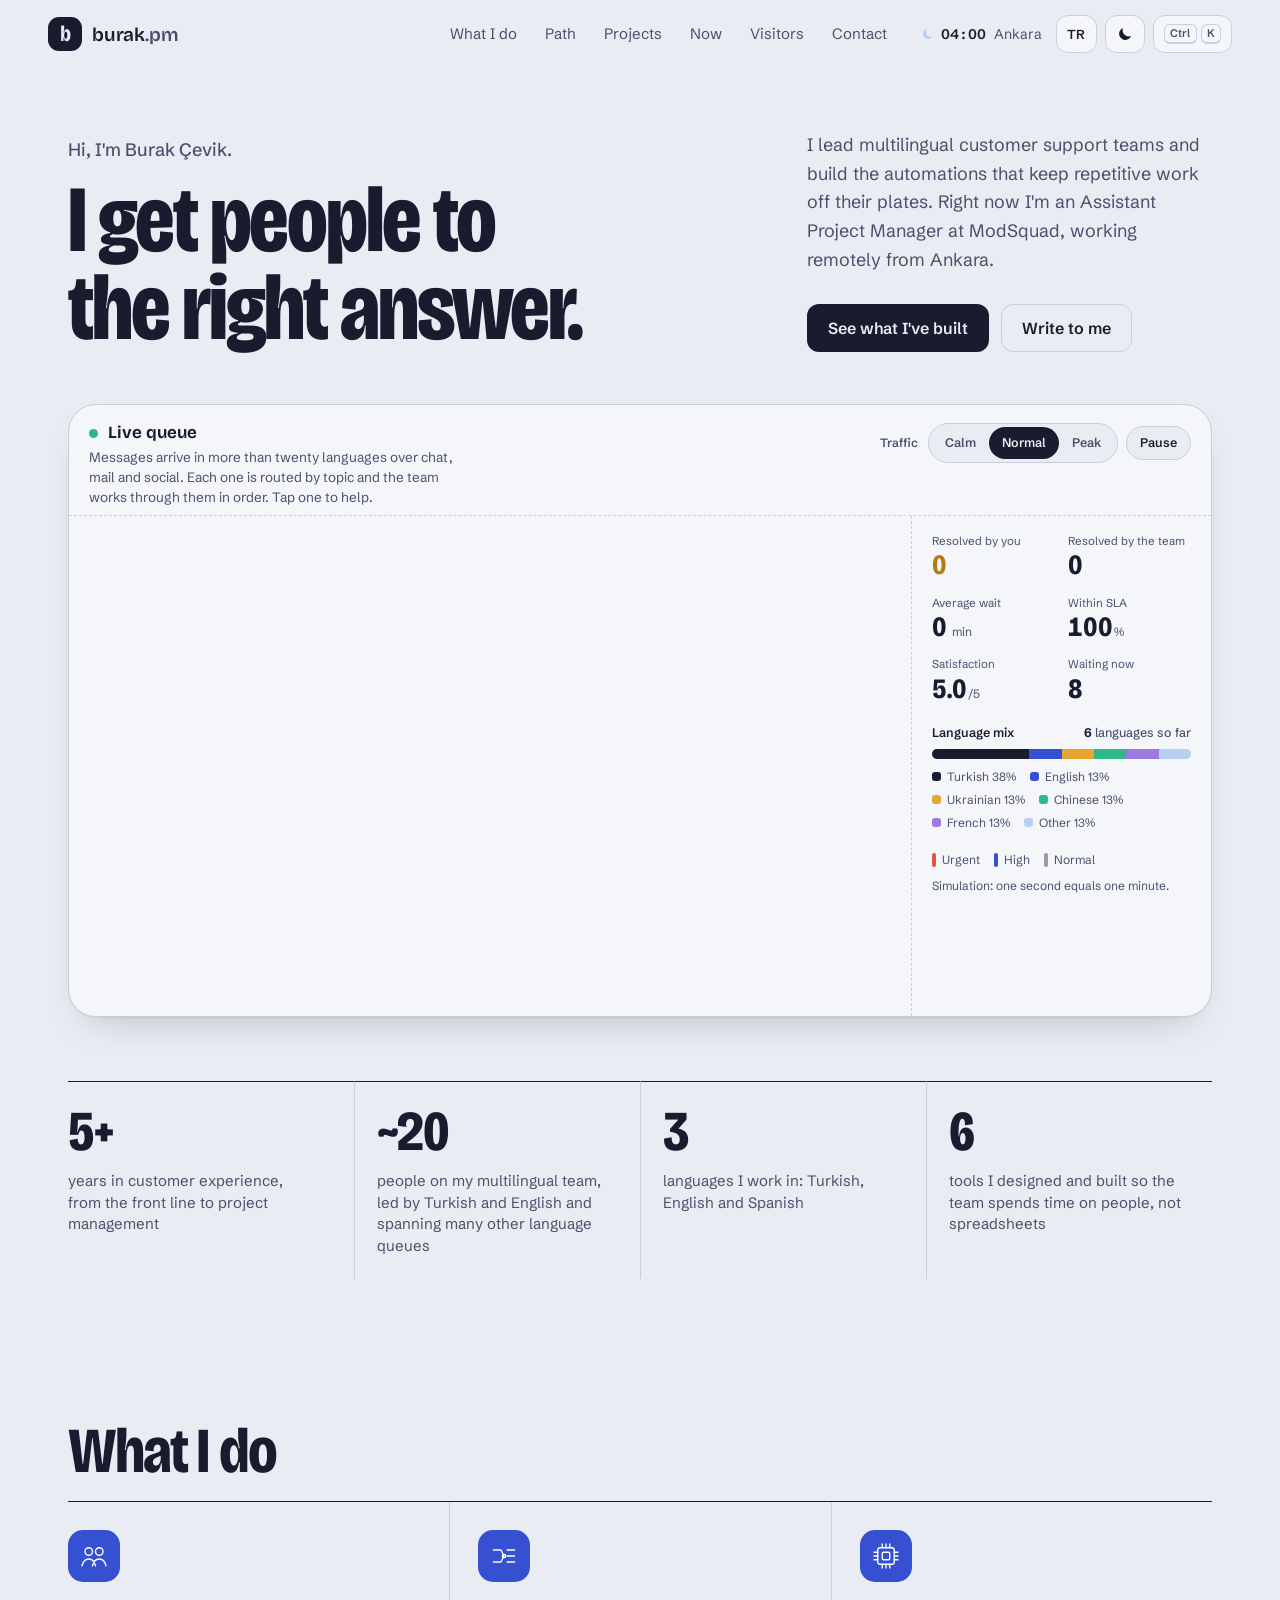
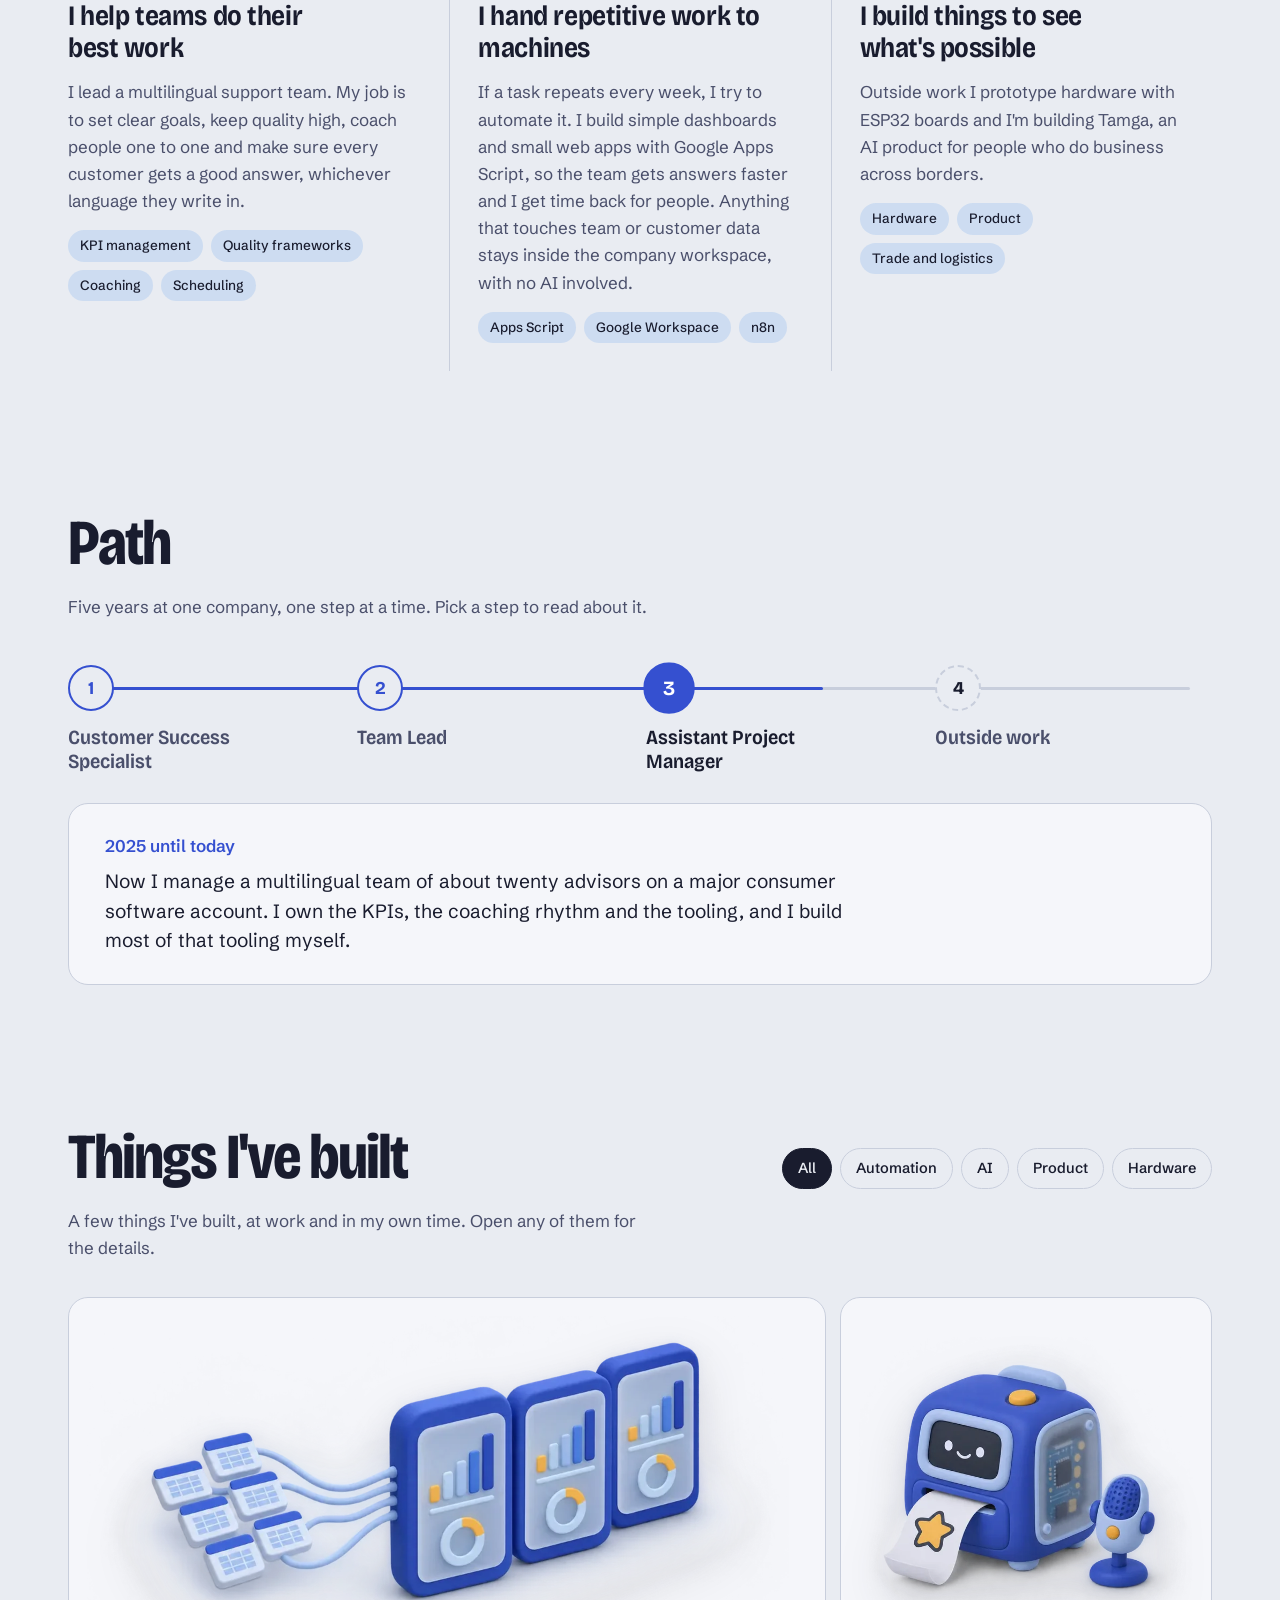
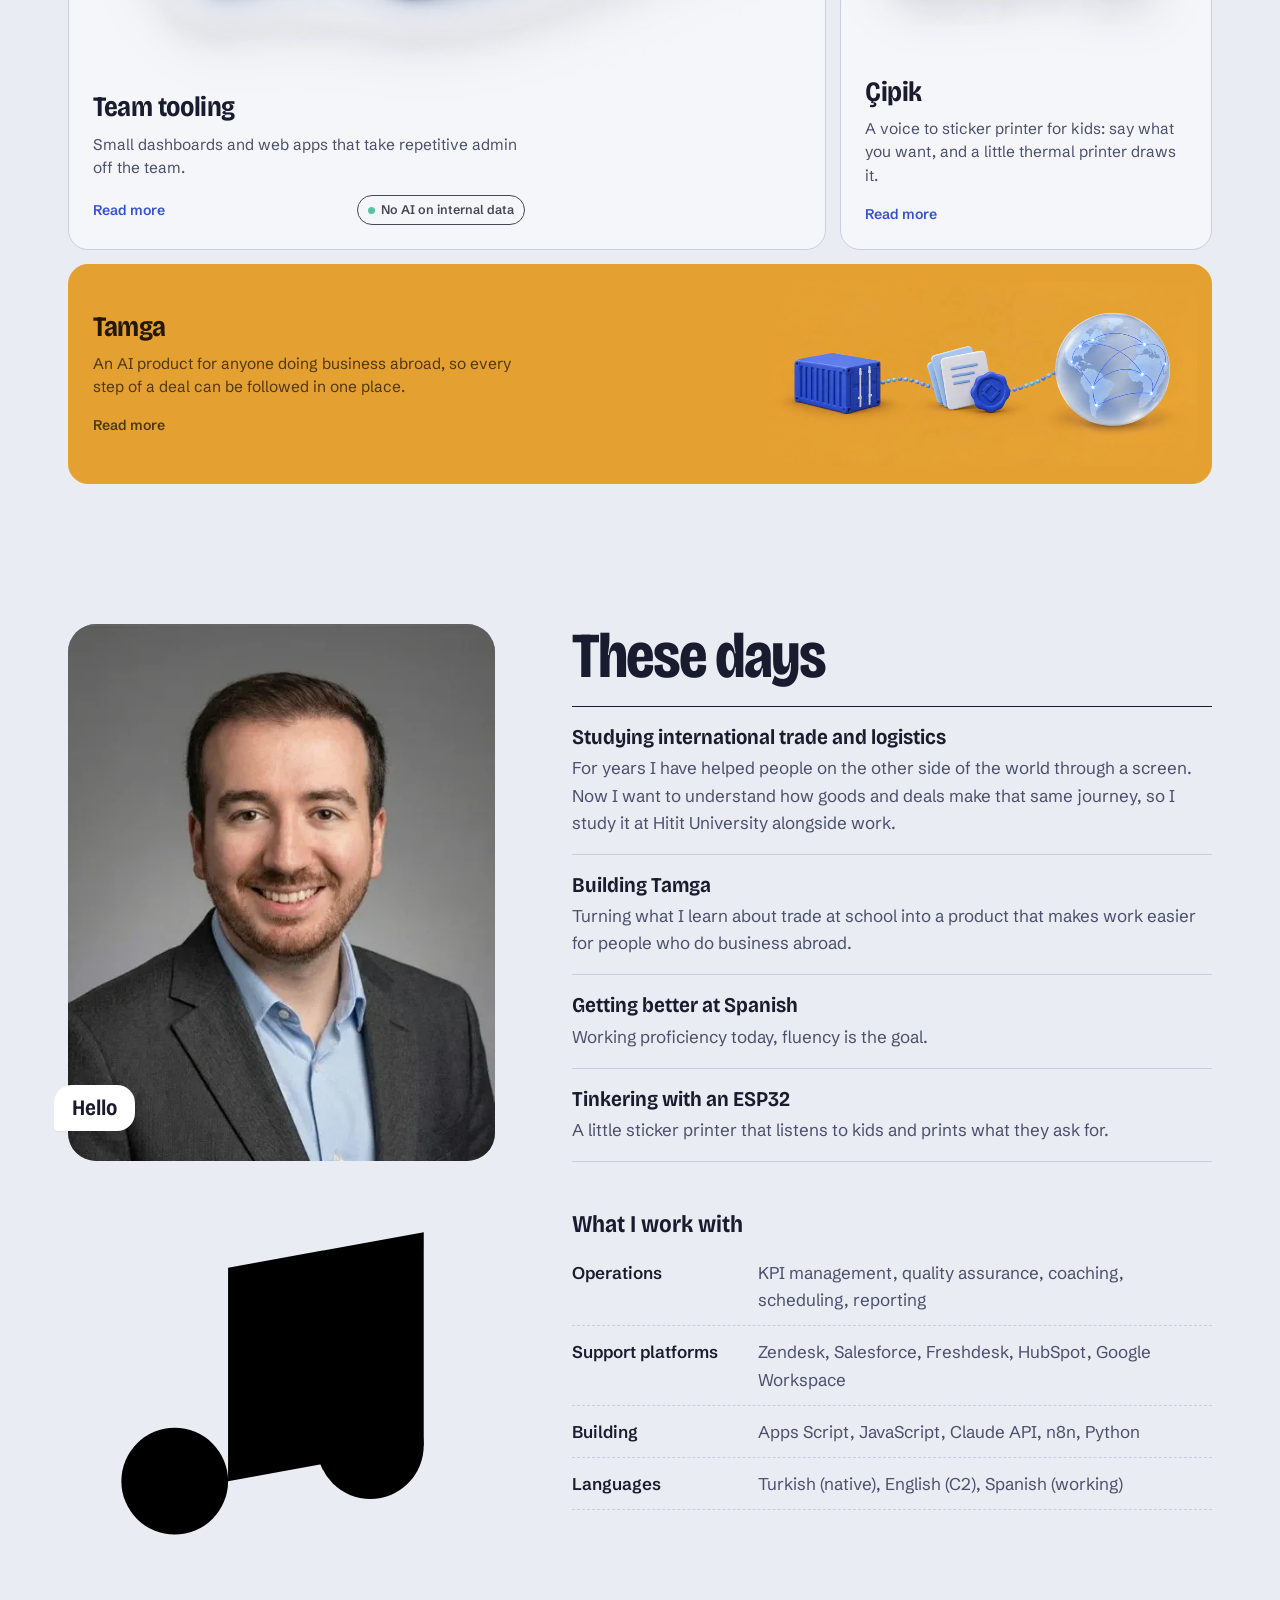
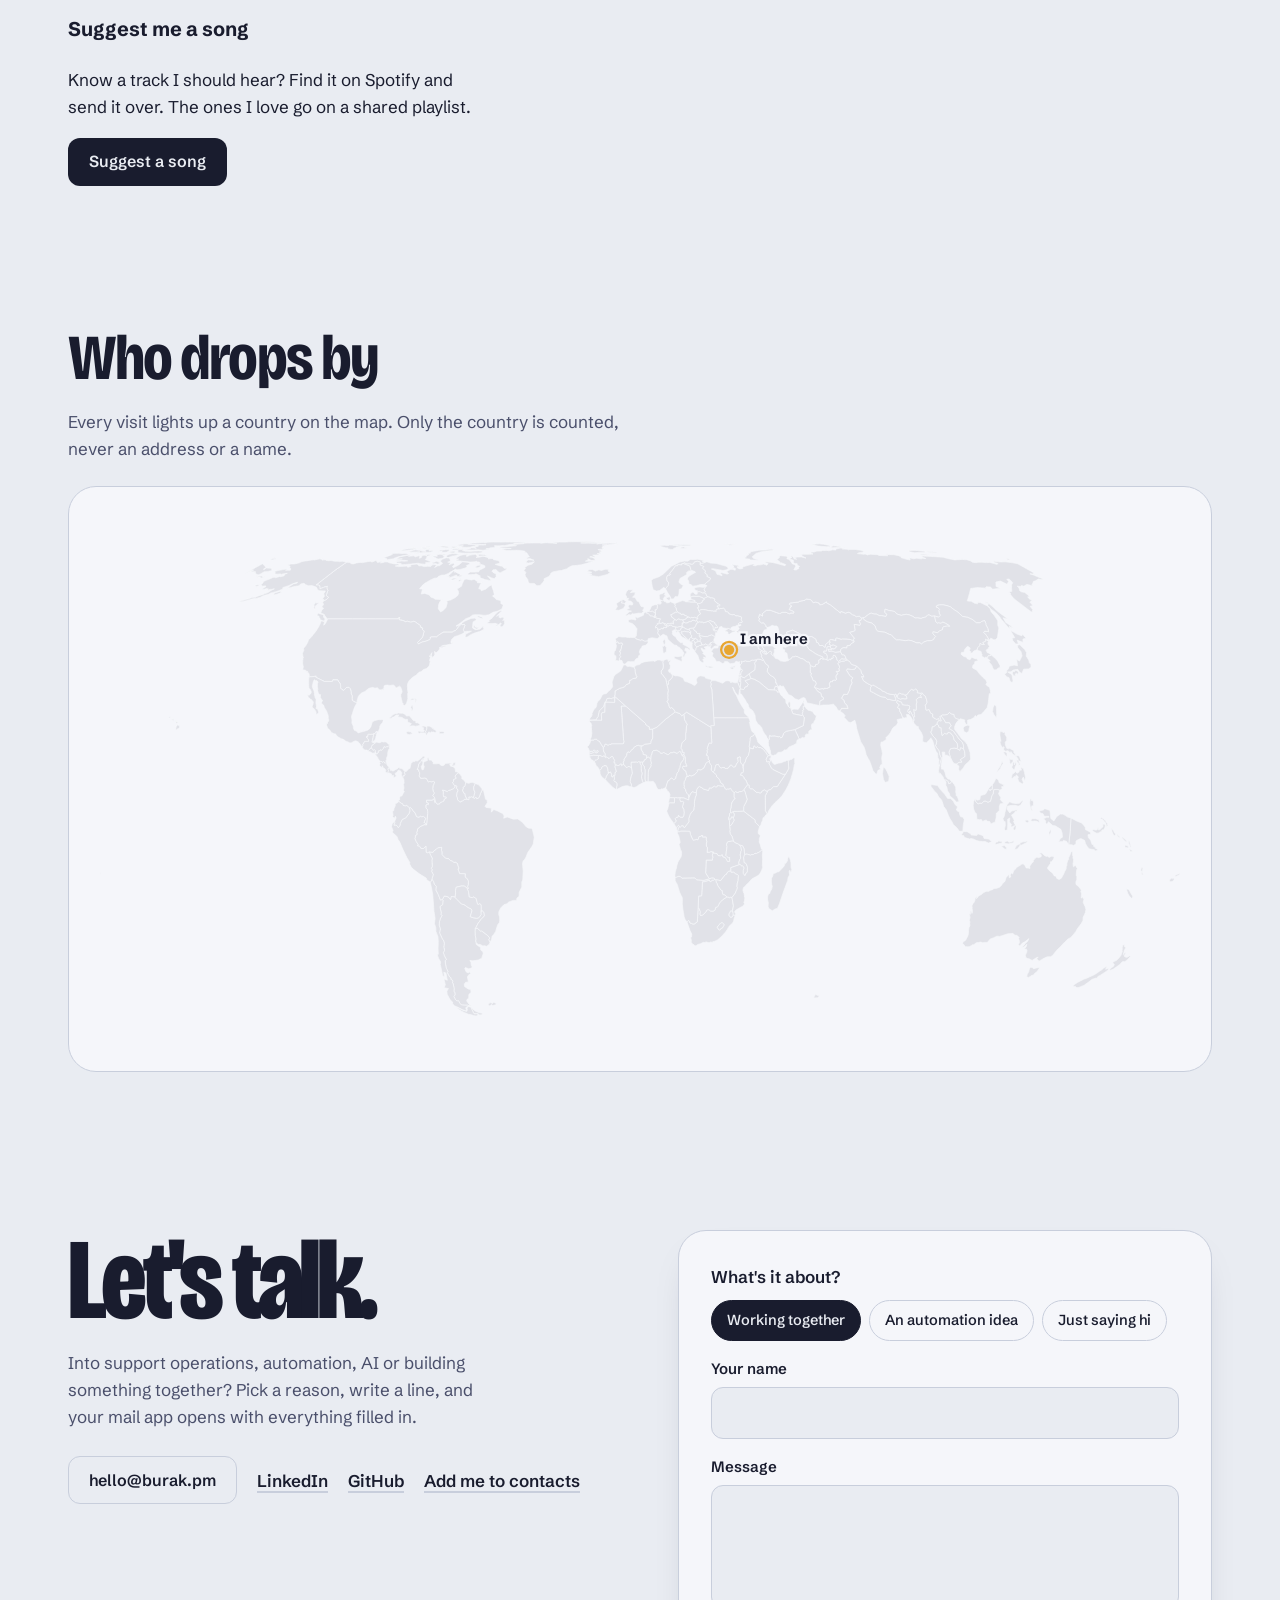
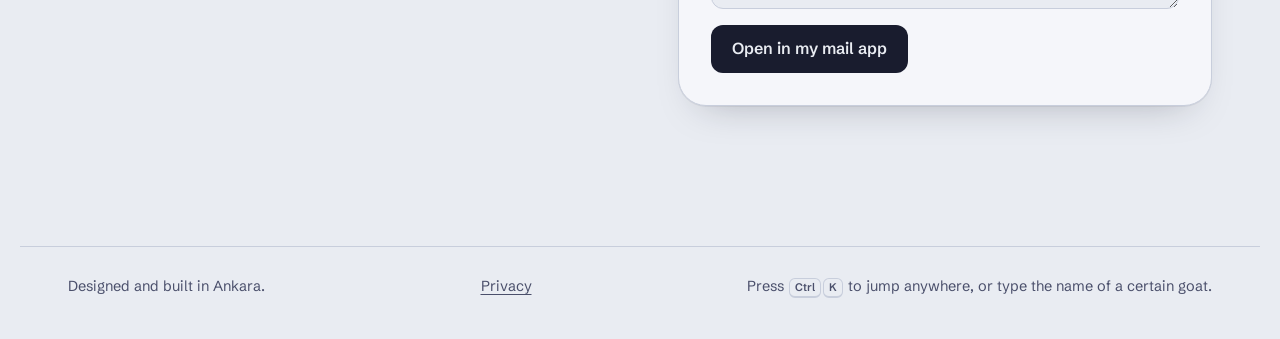
==== commit a0c2ceb6: "Minik Kalp project, role keywords, honest counters and an anonymous section tally - Adds Minik Kalp " ====
--- a/site/index.html
+++ b/site/index.html
@@ -3,8 +3,8 @@
 <head>
 <meta charset="utf-8">
 <meta name="viewport" content="width=device-width, initial-scale=1, viewport-fit=cover">
-<title>Burak Çevik | Customer experience operations and automation</title>
-<meta name="description" content="Burak Çevik leads multilingual customer support teams and builds automations that take repetitive work off people's plates. Based in Ankara, working remotely.">
+<title>Burak Çevik | Customer support leadership and CX automation</title>
+<meta name="description" content="Burak Çevik is a customer support team lead and Assistant Project Manager at ModSquad. He leads multilingual support teams and builds automations that take repetitive work off people's plates. Based in Ankara, working remotely.">
 <meta name="author" content="Burak Çevik">
 <meta name="robots" content="index, follow, max-image-preview:large">
 <meta property="og:site_name" content="Burak Çevik">
@@ -34,7 +34,7 @@
 <link rel="stylesheet" href="/styles.css?v=1">
 <script src="/boot.js?v=1"></script>
 <script type="application/ld+json">
-{"@context":"https://schema.org","@graph":[{"@type":"Person","@id":"https://burak.pm/#burak","name":"Burak Çevik","alternateName":["Burak Cevik","bcvk"],"givenName":"Burak","familyName":"Çevik","description":"Customer experience operations lead at ModSquad who manages multilingual support teams and builds automation. Based in Ankara, Türkiye.","url":"https://burak.pm/","email":"mailto:hello@burak.pm","image":{"@type":"ImageObject","url":"https://burak.pm/assets/burak.jpg","width":491,"height":617,"caption":"Burak Çevik"},"jobTitle":"Assistant Project Manager","worksFor":{"@type":"Organization","name":"ModSquad","url":"https://modsquad.com"},"address":{"@type":"PostalAddress","addressLocality":"Ankara","addressCountry":"TR"},"nationality":{"@type":"Country","name":"Türkiye"},"knowsLanguage":["tr","en","es"],"knowsAbout":["Customer experience","Customer support operations","Multilingual customer support","Team leadership","KPI management","Quality assurance","Coaching","Workforce scheduling","Google Apps Script","Process automation","International trade","Logistics"],"sameAs":["https://www.linkedin.com/in/bcvk","https://github.com/bcvk","https://usetamga.com"],"hasOccupation":{"@type":"Occupation","name":"Assistant Project Manager","occupationLocation":{"@type":"Country","name":"Türkiye"},"skills":"Multilingual support operations, KPI management, quality frameworks, coaching, automation"},"mainEntityOfPage":{"@id":"https://burak.pm/#page"}},{"@type":"WebSite","@id":"https://burak.pm/#site","url":"https://burak.pm/","name":"Burak Çevik","alternateName":["burak.pm","Burak Cevik"],"inLanguage":["en","tr"],"publisher":{"@id":"https://burak.pm/#burak"},"description":"Personal site of Burak Çevik: multilingual customer support operations, team leadership and automation."},{"@type":"ProfilePage","@id":"https://burak.pm/#page","url":"https://burak.pm/","name":"Burak Çevik","isPartOf":{"@id":"https://burak.pm/#site"},"mainEntity":{"@id":"https://burak.pm/#burak"},"dateModified":"2026-10-27","inLanguage":"en"}]}
+{"@context":"https://schema.org","@graph":[{"@type":"Person","@id":"https://burak.pm/#burak","name":"Burak Çevik","alternateName":["Burak Cevik","bcvk"],"disambiguatingDescription":"Customer support team lead and Assistant Project Manager at ModSquad, based in Türkiye. Maker of Tamga and Minik Kalp.","givenName":"Burak","familyName":"Çevik","description":"Customer experience operations lead at ModSquad who manages multilingual support teams and builds automation. Based in Ankara, Türkiye.","url":"https://burak.pm/","email":"mailto:hello@burak.pm","image":{"@type":"ImageObject","url":"https://burak.pm/assets/burak.jpg","width":491,"height":617,"caption":"Burak Çevik"},"jobTitle":"Assistant Project Manager","worksFor":{"@type":"Organization","name":"ModSquad","url":"https://modsquad.com"},"address":{"@type":"PostalAddress","addressLocality":"Ankara","addressCountry":"TR"},"nationality":{"@type":"Country","name":"Türkiye"},"knowsLanguage":["tr","en","es"],"knowsAbout":["Customer experience","Customer support operations","Multilingual customer support","Team leadership","KPI management","Quality assurance","Coaching","Workforce scheduling","Google Apps Script","Process automation","International trade","Logistics"],"sameAs":["https://www.linkedin.com/in/bcvk","https://github.com/bcvk","https://usetamga.com"],"hasOccupation":{"@type":"Occupation","name":"Assistant Project Manager","occupationLocation":{"@type":"Country","name":"Türkiye"},"skills":"Multilingual support operations, KPI management, quality frameworks, coaching, automation"},"mainEntityOfPage":{"@id":"https://burak.pm/#page"}},{"@type":"WebSite","@id":"https://burak.pm/#site","url":"https://burak.pm/","name":"Burak Çevik","alternateName":["burak.pm","Burak Cevik"],"inLanguage":["en","tr"],"publisher":{"@id":"https://burak.pm/#burak"},"description":"Personal site of Burak Çevik: multilingual customer support operations, team leadership and automation."},{"@type":"ProfilePage","@id":"https://burak.pm/#page","url":"https://burak.pm/","name":"Burak Çevik","isPartOf":{"@id":"https://burak.pm/#site"},"mainEntity":{"@id":"https://burak.pm/#burak"},"dateModified":"2026-10-27","inLanguage":"en"}]}
 </script>
 </head>
 <body>
@@ -75,8 +75,8 @@
       <div class="hero__side">
       <p class="hero__lede" data-i18n="hero.lede" data-dual><span lang="en">I lead multilingual customer support teams and build the automations that keep repetitive work off their plates. Right now I'm an Assistant Project Manager at ModSquad, working remotely from Ankara.</span><span lang="tr">Çok dilli müşteri destek ekiplerini yönetiyor, tekrarlayan işleri onların üzerinden alan otomasyonlar kuruyorum. Şu an ModSquad’da Assistant Project Manager olarak Ankara’dan uzaktan çalışıyorum.</span></p>
       <div class="hero__actions">
-        <a class="btn btn--solid" href="#projects" data-i18n="hero.cta1" data-dual><span lang="en">See what I've built</span><span lang="tr">Neler yaptığıma bak</span></a>
-        <a class="btn btn--ghost" href="#contact" data-i18n="hero.cta2" data-dual><span lang="en">Write to me</span><span lang="tr">Bana yaz</span></a>
+        <a class="btn btn--solid" href="#projects" data-ev="cta-work" data-i18n="hero.cta1" data-dual><span lang="en">See what I've built</span><span lang="tr">Neler yaptığıma bak</span></a>
+        <a class="btn btn--ghost" href="#contact" data-ev="cta-contact" data-i18n="hero.cta2" data-dual><span lang="en">Write to me</span><span lang="tr">Bana yaz</span></a>
       </div>
       </div>
     </div>
@@ -84,8 +84,8 @@
     <figure class="board" aria-labelledby="board-title">
       <div class="board__head">
         <div class="board__intro">
-          <p class="board__title" id="board-title"><span class="live" aria-hidden="true"></span><span data-i18n="board.title" data-dual><span lang="en">Live queue</span><span lang="tr">Canlı kuyruk</span></span></p>
-          <p class="board__hint" data-i18n="board.hint" data-dual><span lang="en">Messages arrive in more than twenty languages over chat, mail and social. Each one is routed by topic and the team works through them in order. Tap one to help.</span><span lang="tr">Mesajlar yirmiden fazla dilde sohbet, mail ve sosyal medyadan gelir. Her biri konusuna göre doğru kuyruğa yönlenir, ekip sırayla çözer. Birine dokunarak sen de yardım et.</span></p>
+          <p class="board__title" id="board-title"><span class="live" aria-hidden="true"></span><span data-i18n="board.title" data-dual><span lang="en">Live queue demo</span><span lang="tr">Canlı kuyruk demosu</span></span></p>
+          <p class="board__hint" data-i18n="board.hint" data-dual><span lang="en">Messages arrive in more than twenty languages over chat, mail and social. Each one is routed by topic and the team works through them in order. Tap one to help. Everything here is simulated, not real data.</span><span lang="tr">Mesajlar yirmiden fazla dilde sohbet, mail ve sosyal medyadan gelir. Her biri konusuna göre doğru kuyruğa yönlenir, ekip sırayla çözer. Birine dokunarak sen de yardım et. Buradaki her şey simülasyondur, gerçek veri değildir.</span></p>
         </div>
         <div class="board__controls">
           <span class="seg__label" data-i18n="traffic.label" data-dual><span lang="en">Traffic</span><span lang="tr">Trafik</span></span>
@@ -123,10 +123,10 @@
   </section>
 
   <section class="facts" aria-label="At a glance">
-    <div class="fact"><b data-count="5" data-suffix="+">0</b><span data-i18n="fact.years">years in customer experience, from the front line to project management</span></div>
-    <div class="fact"><b data-count="20" data-prefix="~">0</b><span data-i18n="fact.team">people on my multilingual team, led by Turkish and English and spanning many other language queues</span></div>
-    <div class="fact"><b data-count="3">0</b><span data-i18n="fact.langs">languages I work in: Turkish, English and Spanish</span></div>
-    <div class="fact"><b data-count="6">0</b><span data-i18n="fact.tools">tools I designed and built so the team spends time on people, not spreadsheets</span></div>
+    <div class="fact"><b data-count="5" data-suffix="+">5+</b><span data-i18n="fact.years">years in customer experience, from the front line to project management</span></div>
+    <div class="fact"><b data-count="20" data-prefix="~">~20</b><span data-i18n="fact.team">people on my multilingual team, led by Turkish and English and spanning many other language queues</span></div>
+    <div class="fact"><b data-count="3">3</b><span data-i18n="fact.langs">languages I work in: Turkish, English and Spanish</span></div>
+    <div class="fact"><b data-count="6">6</b><span data-i18n="fact.tools">tools I designed and built so the team spends time on people, not spreadsheets</span></div>
   </section>
 
   <section class="section work" id="work" aria-labelledby="work-title">
@@ -135,7 +135,7 @@
       <div class="lane" role="listitem">
         <div class="lane__head">
           <span class="lane__glyph" aria-hidden="true"><svg viewBox="0 0 40 40"><circle cx="13" cy="14" r="5"/><circle cx="27" cy="14" r="5"/><path d="M4 33c1.5-6 5-9 9-9s7.5 3 9 9M18 33c1.5-6 5-9 9-9s7.5 3 9 9"/></svg></span>
-          <h3 class="lane__title" data-i18n="work.a.title">I help teams do their best work</h3>
+          <h3 class="lane__title" data-i18n="work.a.title">I lead customer support teams</h3>
         </div>
         <div class="lane__body">
           <p data-i18n="work.a.body">I lead a multilingual support team. My job is to set clear goals, keep quality high, coach people one to one and make sure every customer gets a good answer, whichever language they write in.</p>
@@ -223,7 +223,7 @@
           </div>
         </div>
         <div class="tune__actions">
-          <button class="btn btn--solid btn--sm" type="button" data-action="tune"><span data-i18n="tune.open">Suggest a song</span></button>
+          <button class="btn btn--solid btn--sm" type="button" data-action="tune" data-ev="tune"><span data-i18n="tune.open">Suggest a song</span></button>
           <a class="link" data-tune-playlist href="https://open.spotify.com/" target="_blank" rel="noopener" hidden><span data-i18n="tune.playlist">Listen to the playlist</span></a>
         </div>
         <div class="tune__recent" data-tune-recent hidden>
@@ -276,10 +276,10 @@
       <h2 class="contact__title" id="contact-title" data-i18n="contact.title">Let's talk.</h2>
       <p data-i18n="contact.lede">Into support operations, automation, AI or building something together? Pick a reason, write a line, and your mail app opens with everything filled in.</p>
       <div class="contact__direct">
-        <a class="btn btn--solid" data-booking href="#" target="_blank" rel="noopener" hidden><svg class="ico" viewBox="0 0 24 24" aria-hidden="true"><rect x="3.5" y="5" width="17" height="15" rx="3"/><path d="M3.5 10h17M8 3v4M16 3v4"/></svg><span data-i18n="contact.book">Book a call</span></a>
+        <a class="btn btn--solid" data-booking data-ev="booking" href="#" target="_blank" rel="noopener" hidden><svg class="ico" viewBox="0 0 24 24" aria-hidden="true"><rect x="3.5" y="5" width="17" height="15" rx="3"/><path d="M3.5 10h17M8 3v4M16 3v4"/></svg><span data-i18n="contact.book">Book a call</span></a>
         <button class="btn btn--ghost" type="button" data-action="copy-email"><span>hello@burak.pm</span><span class="sr" data-i18n="contact.copy">Copy address</span></button>
-        <a class="link" href="https://linkedin.com/in/bcvk" rel="me noopener" target="_blank">LinkedIn</a>
-        <a class="link" href="https://github.com/bcvk" rel="me noopener" target="_blank">GitHub</a>
+        <a class="link" data-ev="linkedin" href="https://linkedin.com/in/bcvk" rel="me noopener" target="_blank">LinkedIn</a>
+        <a class="link" data-ev="github" href="https://github.com/bcvk" rel="me noopener" target="_blank">GitHub</a>
         <button class="link" type="button" data-action="vcard" data-i18n="contact.vcard">Add me to contacts</button>
       </div>
     </div>
@@ -299,7 +299,7 @@
       <div class="composer__captcha" data-turnstile hidden></div>
       <p class="composer__error" data-composer-error hidden></p>
       <p class="composer__privacy" data-api-only hidden><span data-i18n="contact.privacy">Your message is used only to reply to you.</span> <a href="/privacy" data-i18n="contact.privacyLink">Privacy</a></p>
-      <button class="btn btn--solid" type="submit" data-composer-send><span data-i18n="contact.send">Open in my mail app</span></button>
+      <button class="btn btn--solid" type="submit" data-composer-send data-ev="contact-send"><span data-i18n="contact.send">Open in my mail app</span></button>
     </form>
     <div class="composer composer--done" data-composer-done hidden tabindex="-1">
       <p class="composer__done-mark" aria-hidden="true"><svg viewBox="0 0 24 24"><path d="M5 12.5l4.5 4.5L19 7.5"/></svg></p>
@@ -371,7 +371,7 @@
         <div class="composer__captcha" data-tune-turnstile hidden></div>
         <p class="composer__error" data-tune-error hidden></p>
         <p class="composer__privacy"><span data-i18n="tune.privacy">Only I see your name and note. The song may end up on the public playlist.</span> <a href="/privacy" data-i18n="contact.privacyLink">How it is handled</a></p>
-        <button class="btn btn--solid" type="submit" data-tune-send><span data-i18n="tune.send">Send the suggestion</span></button>
+        <button class="btn btn--solid" type="submit" data-tune-send data-ev="tune-send"><span data-i18n="tune.send">Send the suggestion</span></button>
       </div>
     </form>
     <div class="tune__done" data-tune-done hidden tabindex="-1">
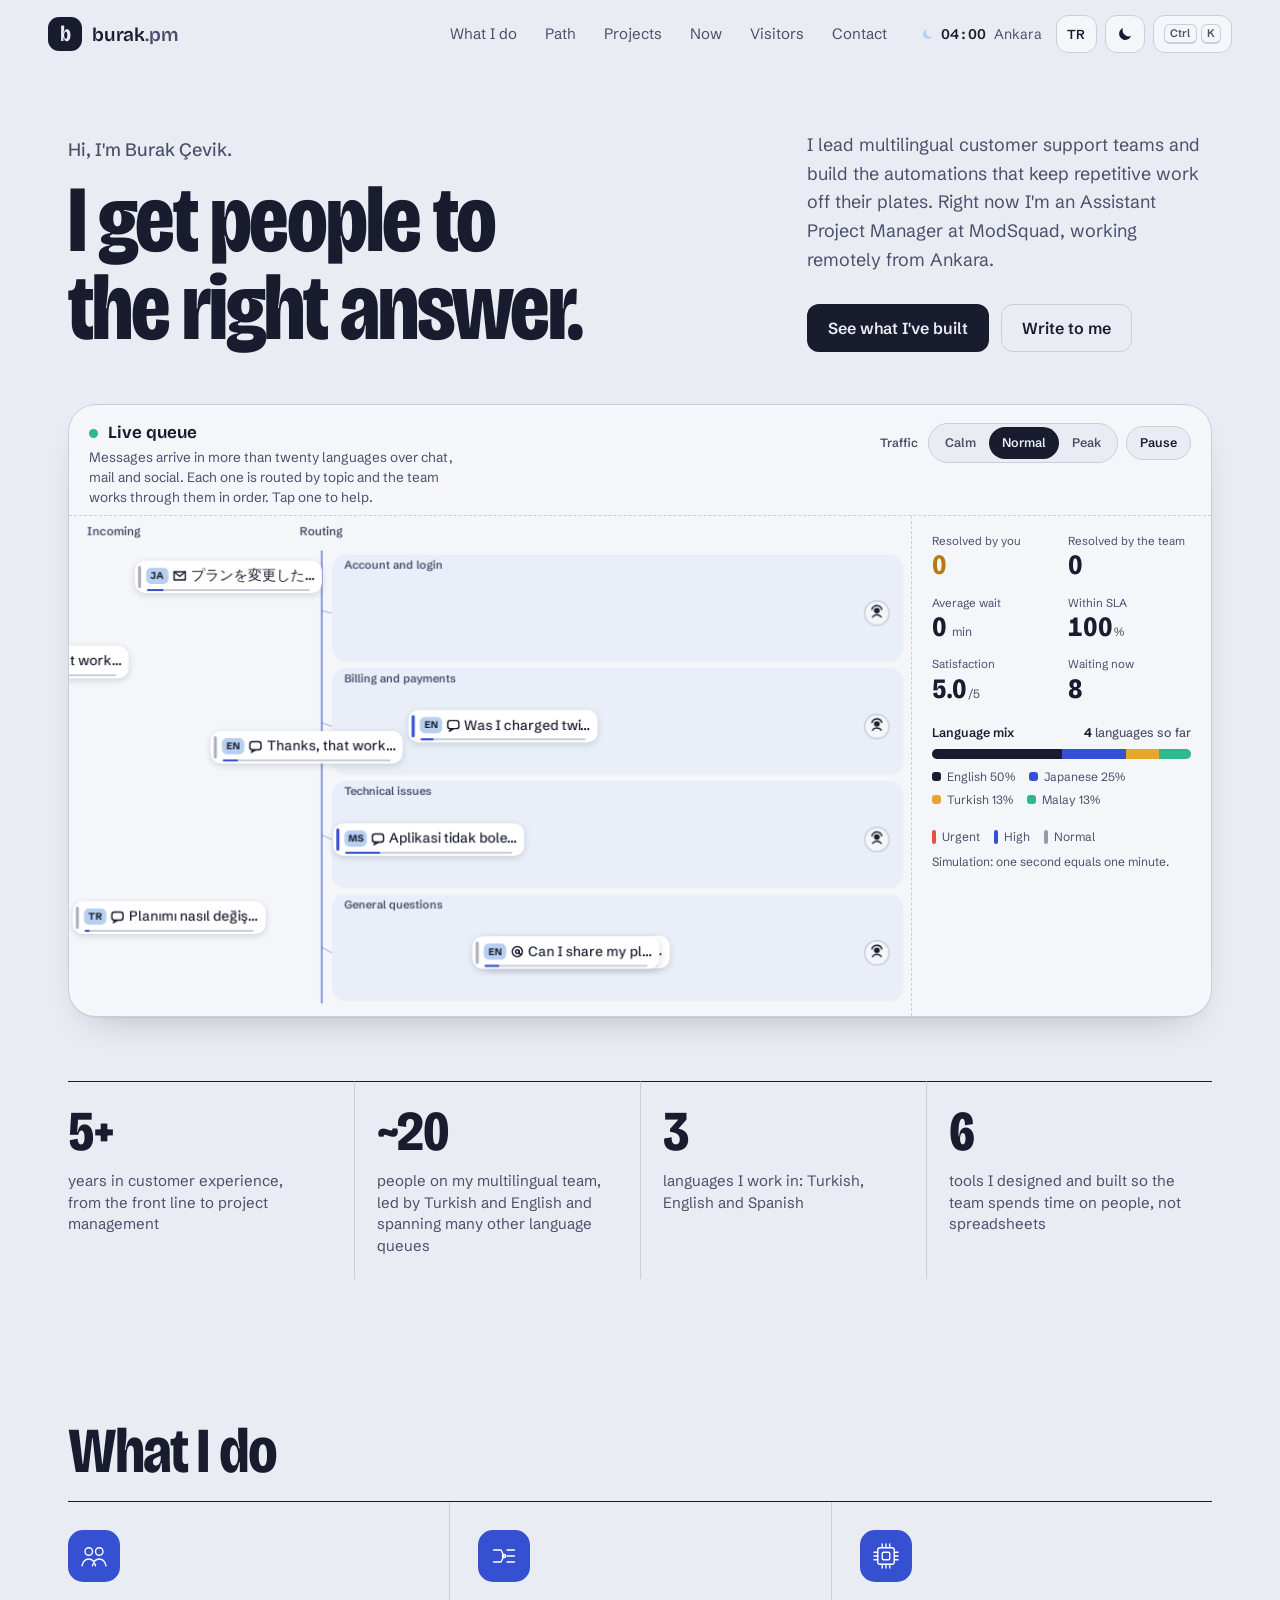
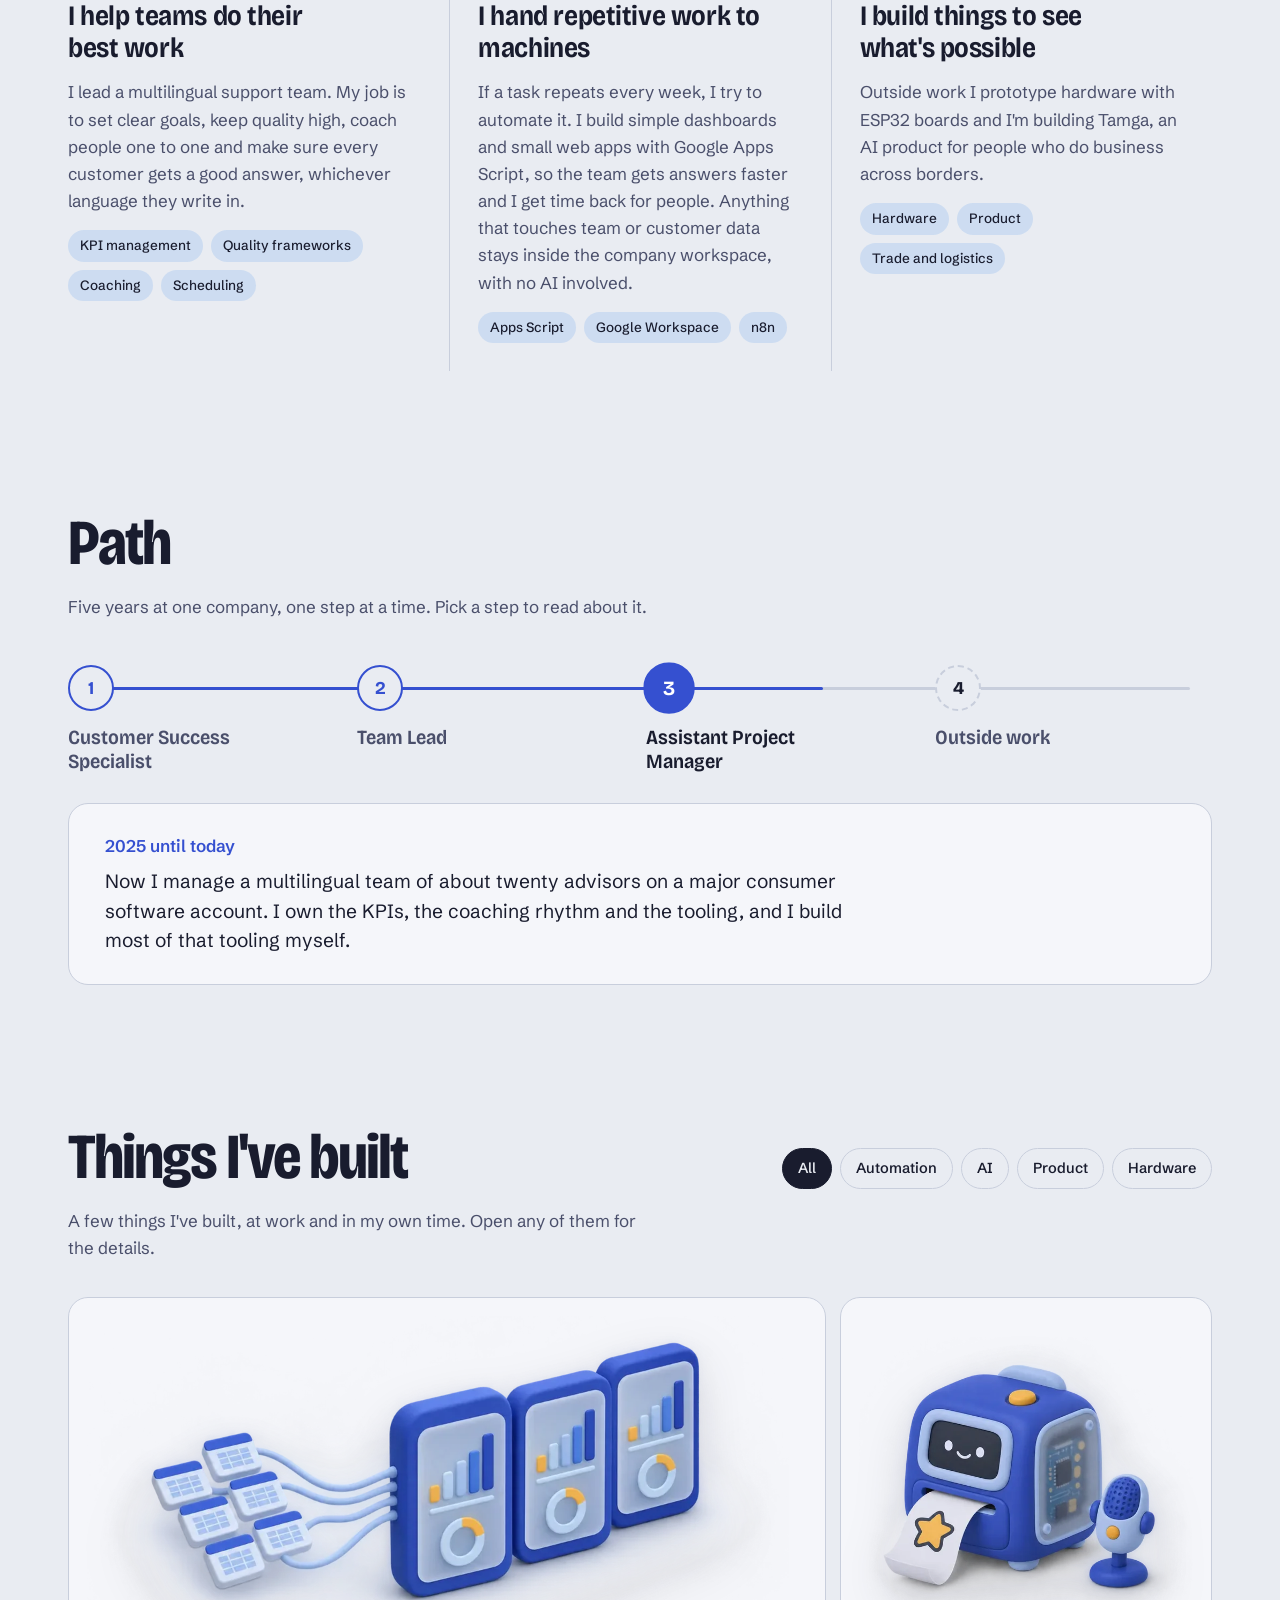
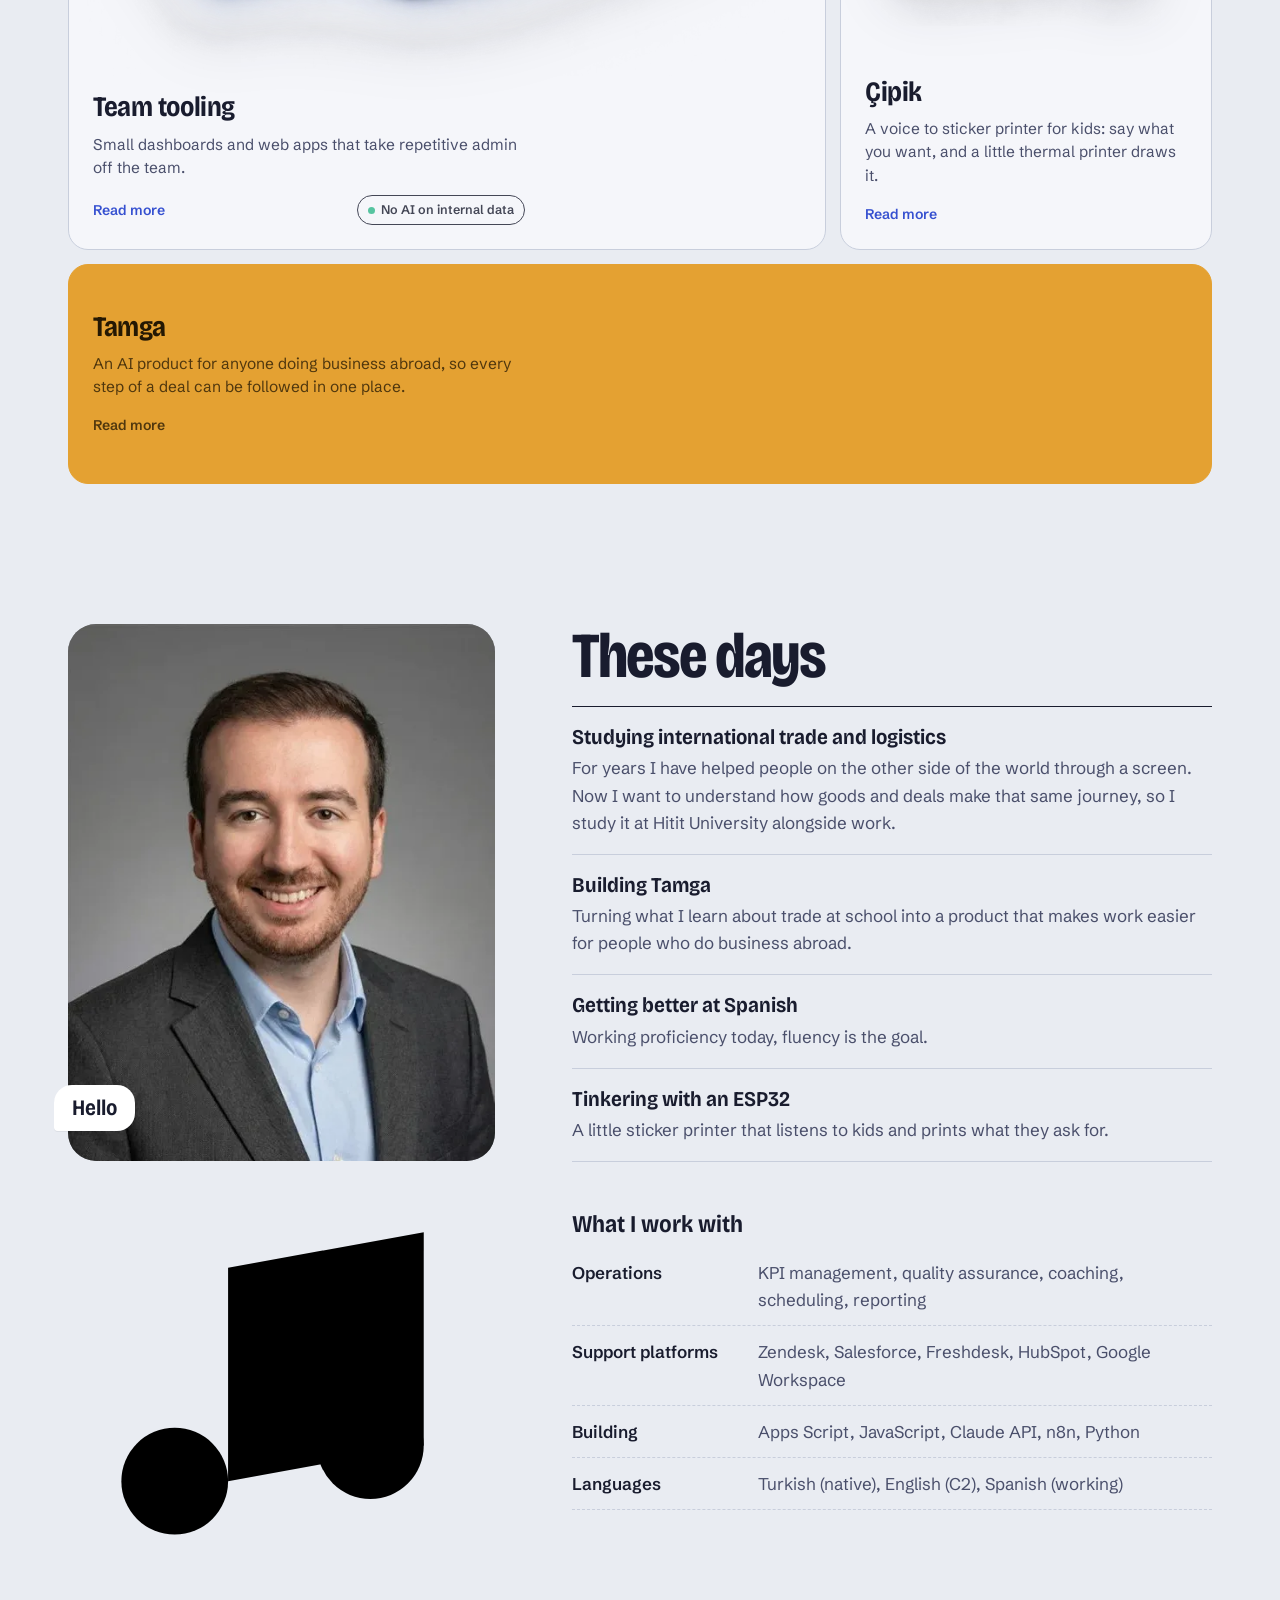
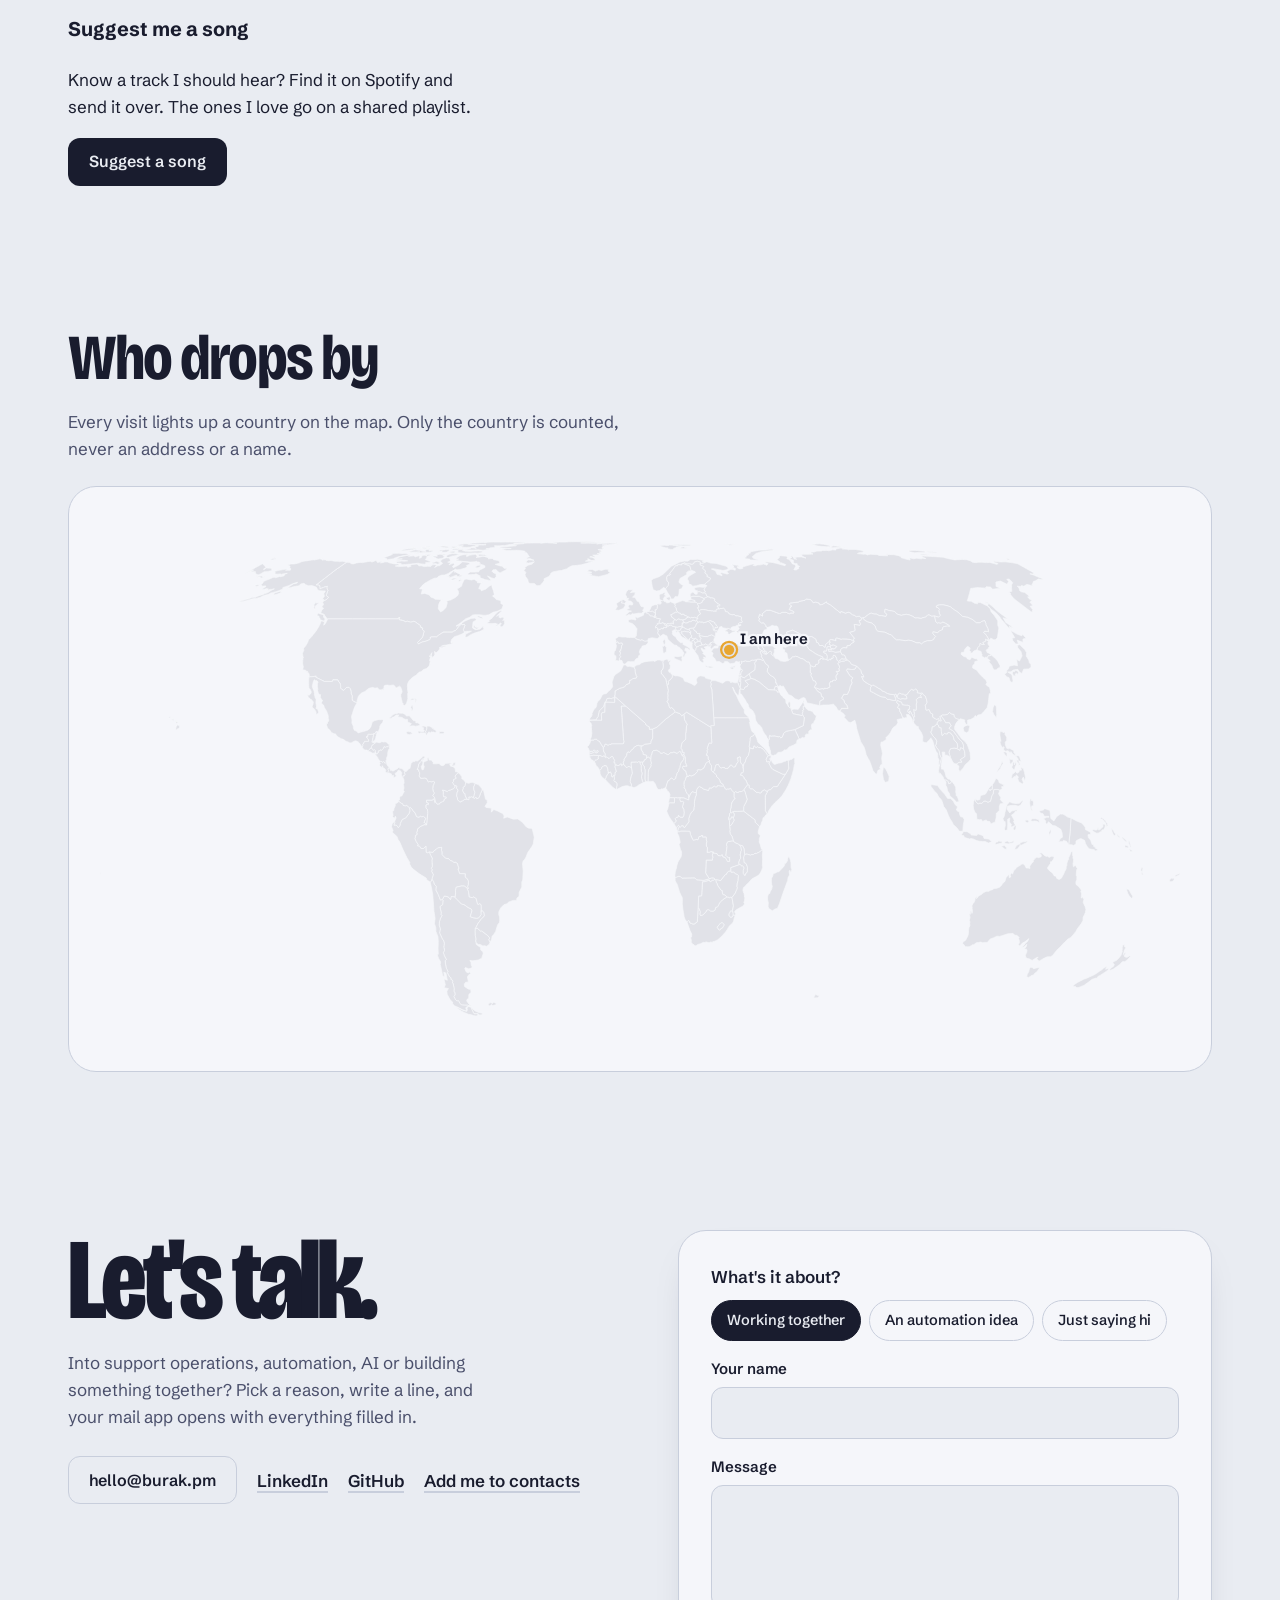
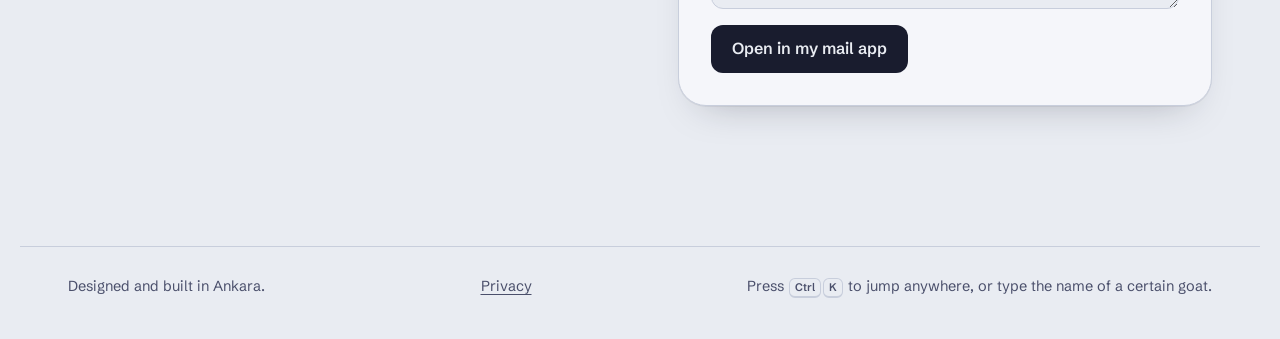
==== commit c591d22e: "Pick the home page language from the visitor's country; drop Spanish from the languages line - The m" ====
--- a/site/index.html
+++ b/site/index.html
@@ -246,7 +246,7 @@
           <div><dt data-i18n="tools.ops">Operations</dt><dd data-i18n="tools.ops.d">KPI management, quality assurance, coaching, scheduling, reporting</dd></div>
           <div><dt data-i18n="tools.cx">Support platforms</dt><dd>Zendesk, Salesforce, Freshdesk, HubSpot, Google Workspace</dd></div>
           <div><dt data-i18n="tools.build">Building</dt><dd>Apps Script, JavaScript, Claude API, n8n, Python</dd></div>
-          <div><dt data-i18n="tools.lang">Languages</dt><dd data-i18n="tools.lang.d">Turkish (native), English (C2), Spanish (working)</dd></div>
+          <div><dt data-i18n="tools.lang">Languages</dt><dd data-i18n="tools.lang.d">Turkish (native), English (C2)</dd></div>
         </dl>
       </div>
     </div>
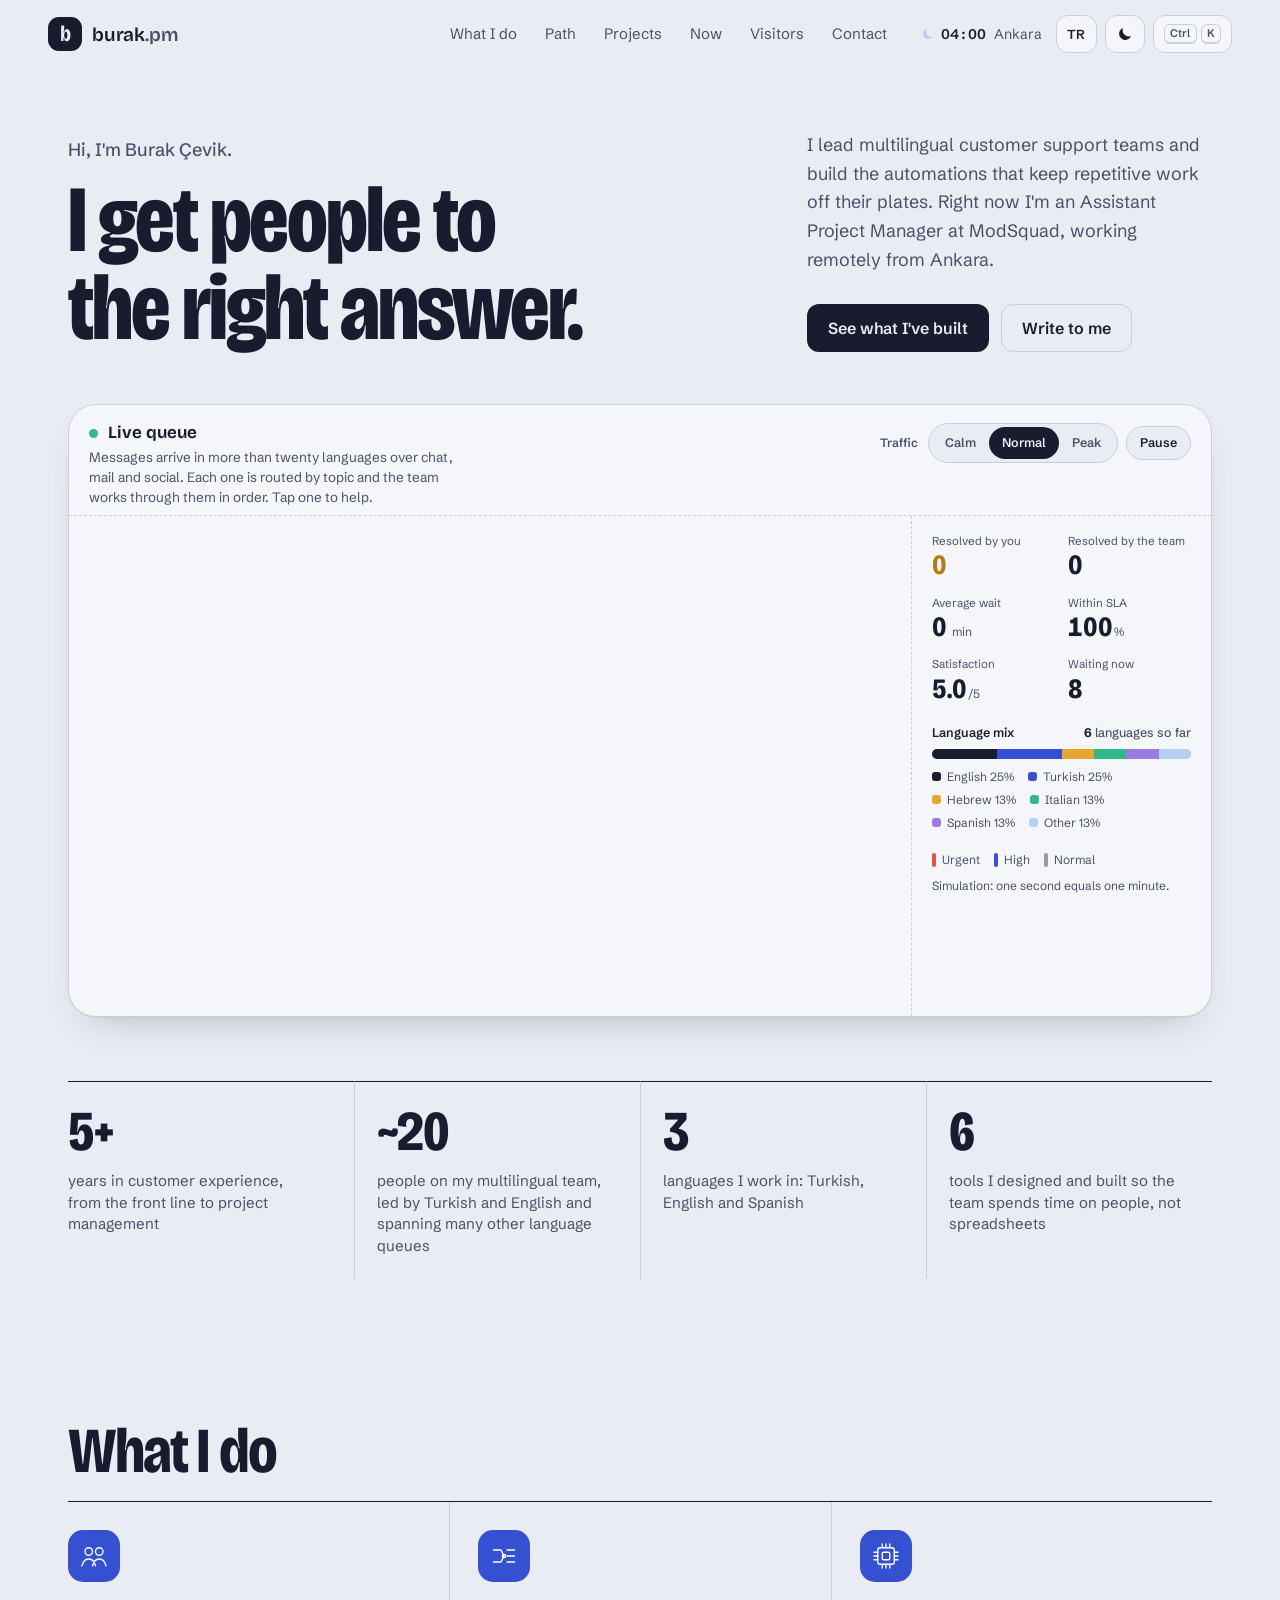
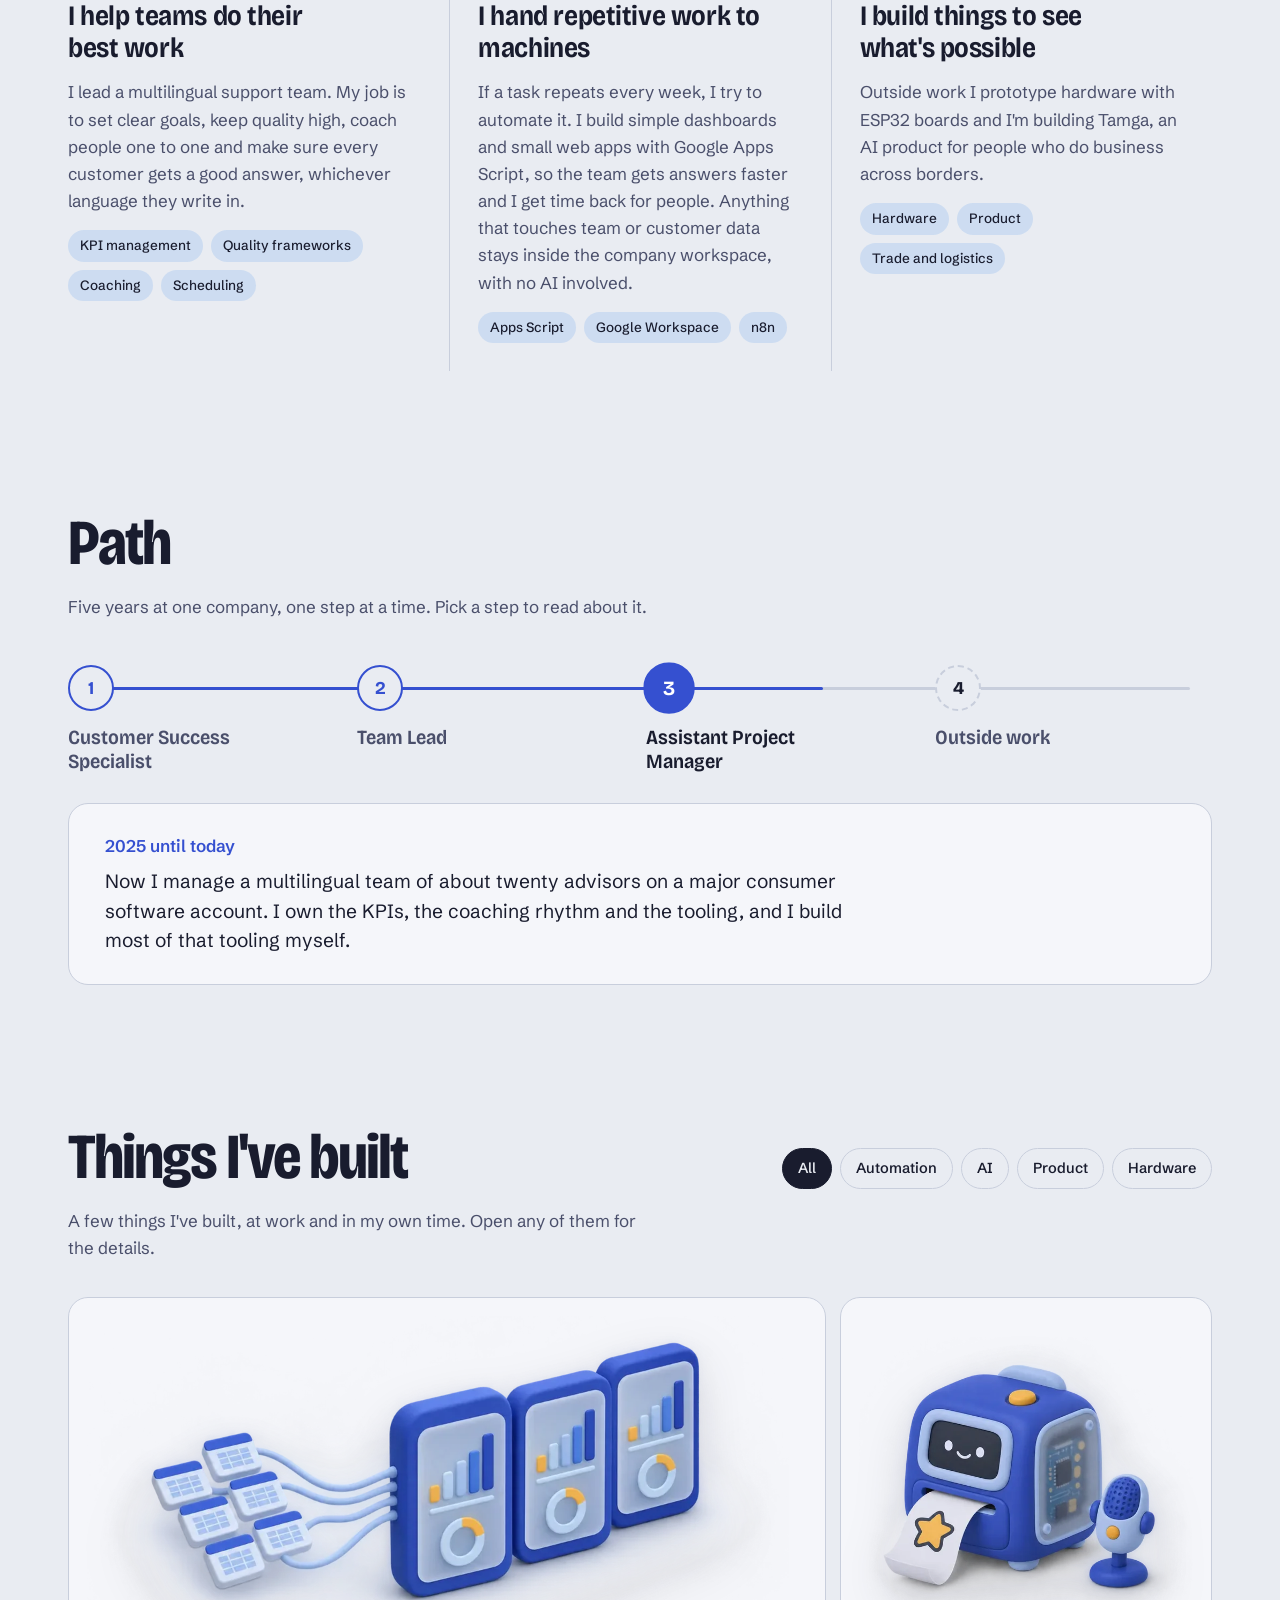
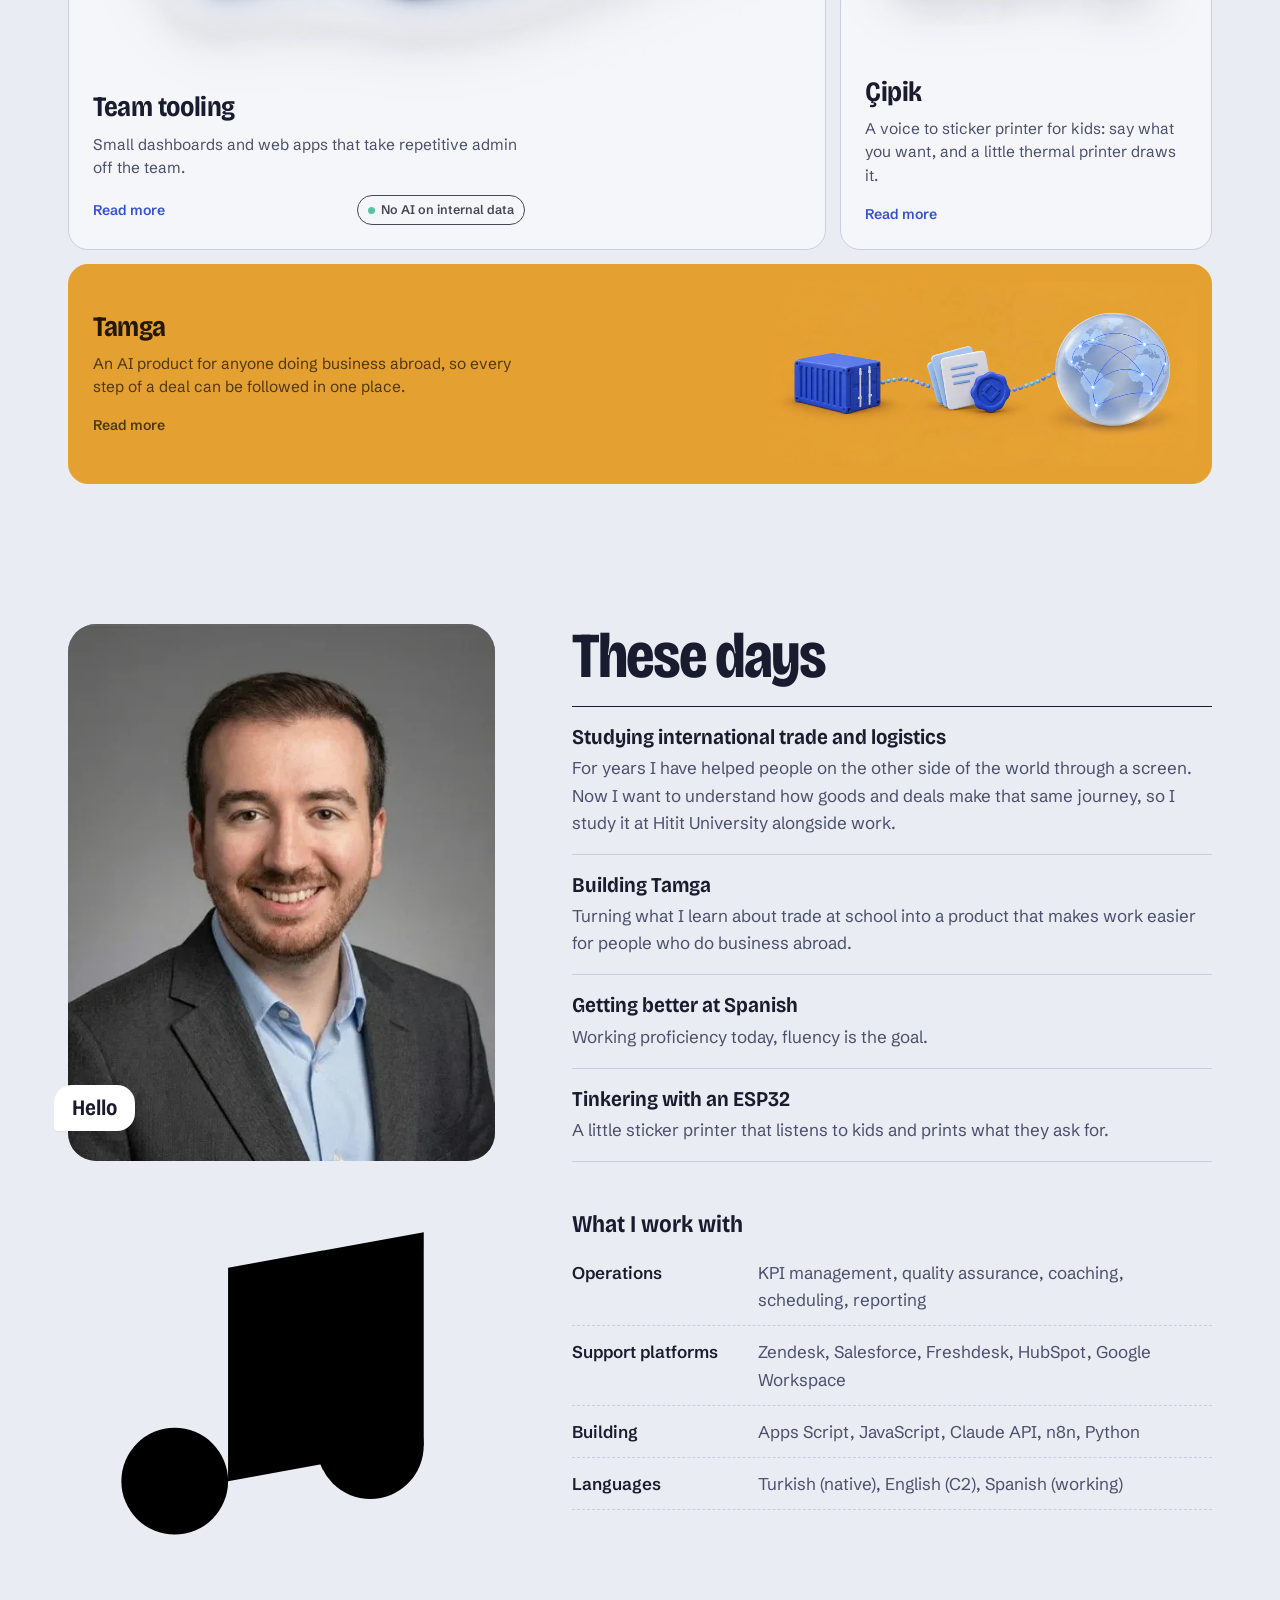
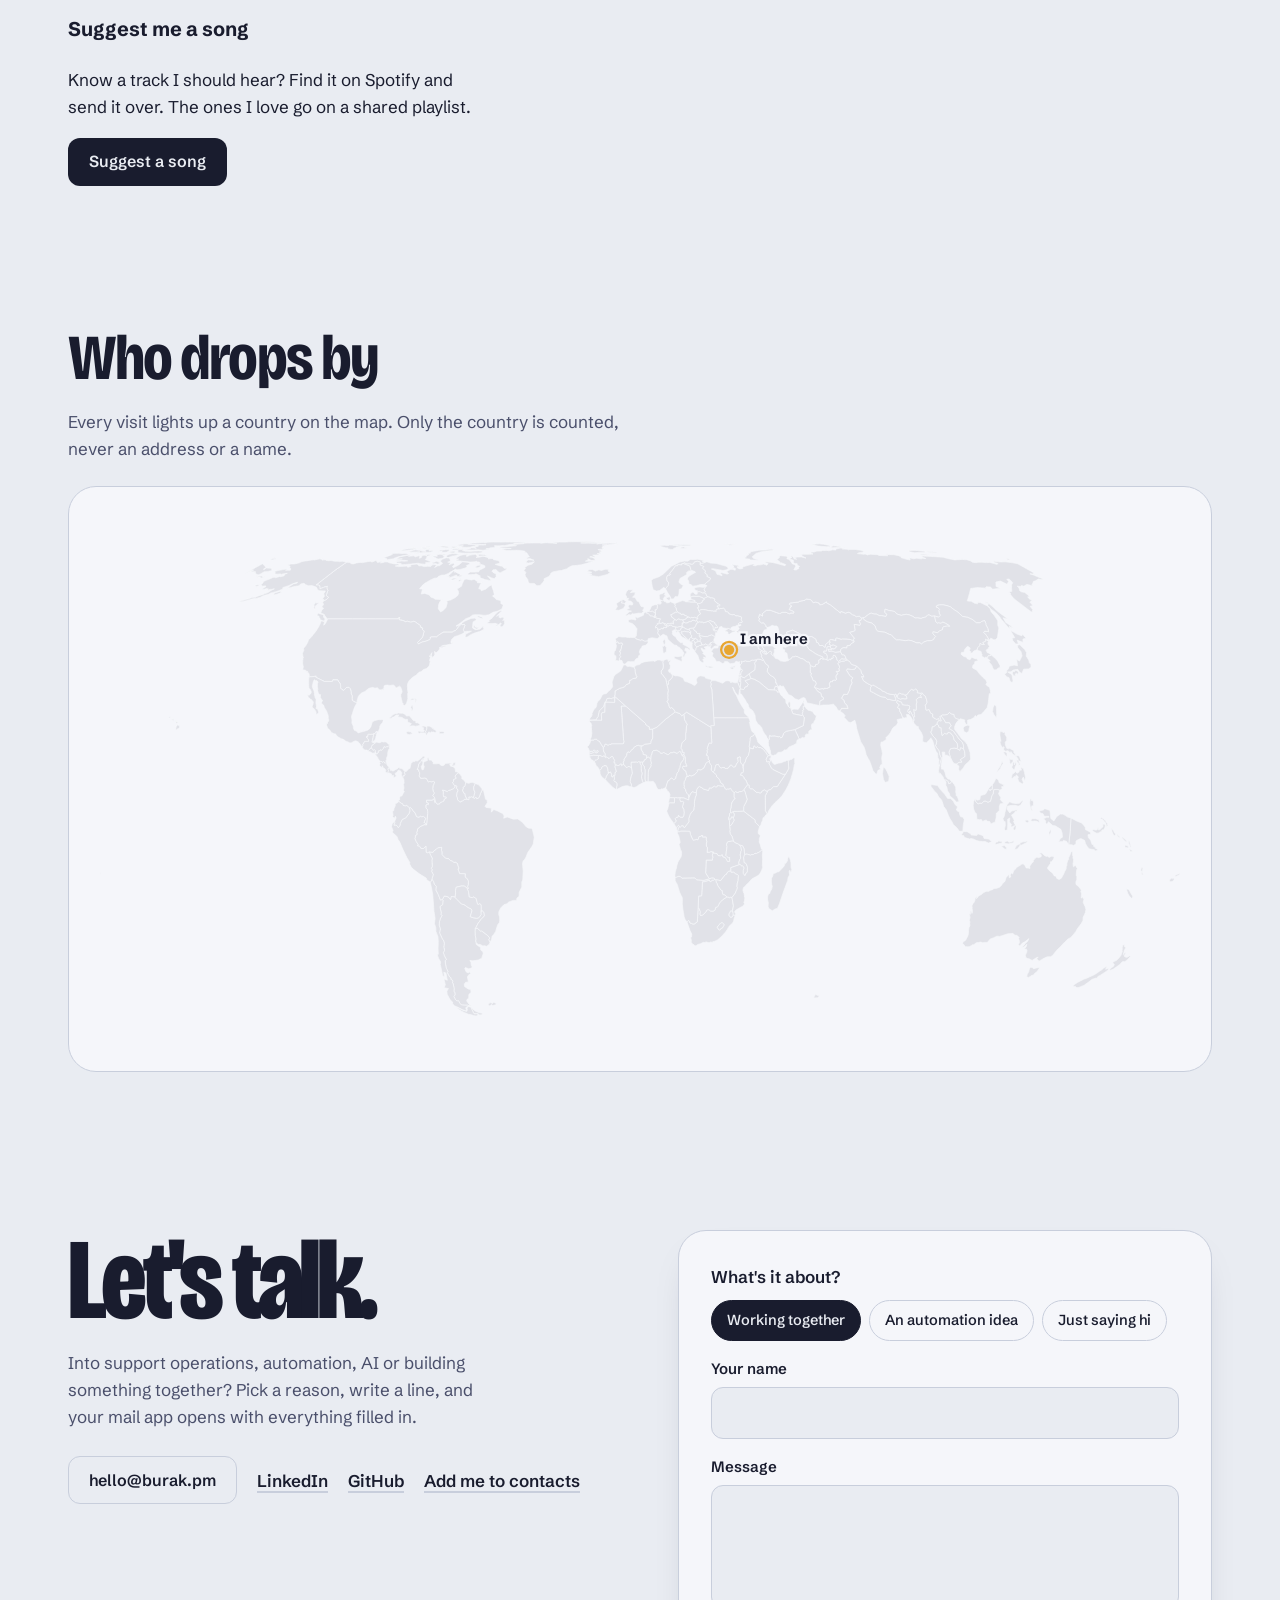
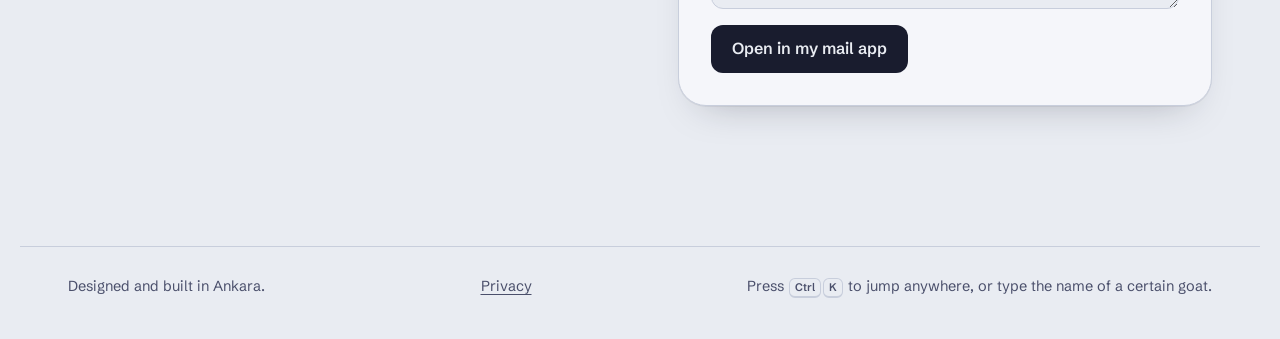
==== commit 5d188793: "Footer: copyright line with all rights reserved Co-Authored-By: Claude Fable 5.2 <noreply@anthropic." ====
--- a/site/index.html
+++ b/site/index.html
@@ -311,7 +311,7 @@
 </main>
 
 <footer class="footer">
-  <p data-i18n="footer.made">Designed and built in Ankara.</p>
+  <p data-i18n="footer.made">© 2026 Burak Çevik. All rights reserved. Designed and built in Ankara.</p>
   <p class="footer__links"><a href="/privacy" data-i18n="footer.privacy">Privacy</a></p>
   <p class="footer__keys"><span data-i18n="footer.keys">Press</span> <kbd data-modkey>Ctrl</kbd><kbd>K</kbd> <span data-i18n="footer.keys2">to jump anywhere, or type the name of a certain goat.</span></p>
 </footer>
